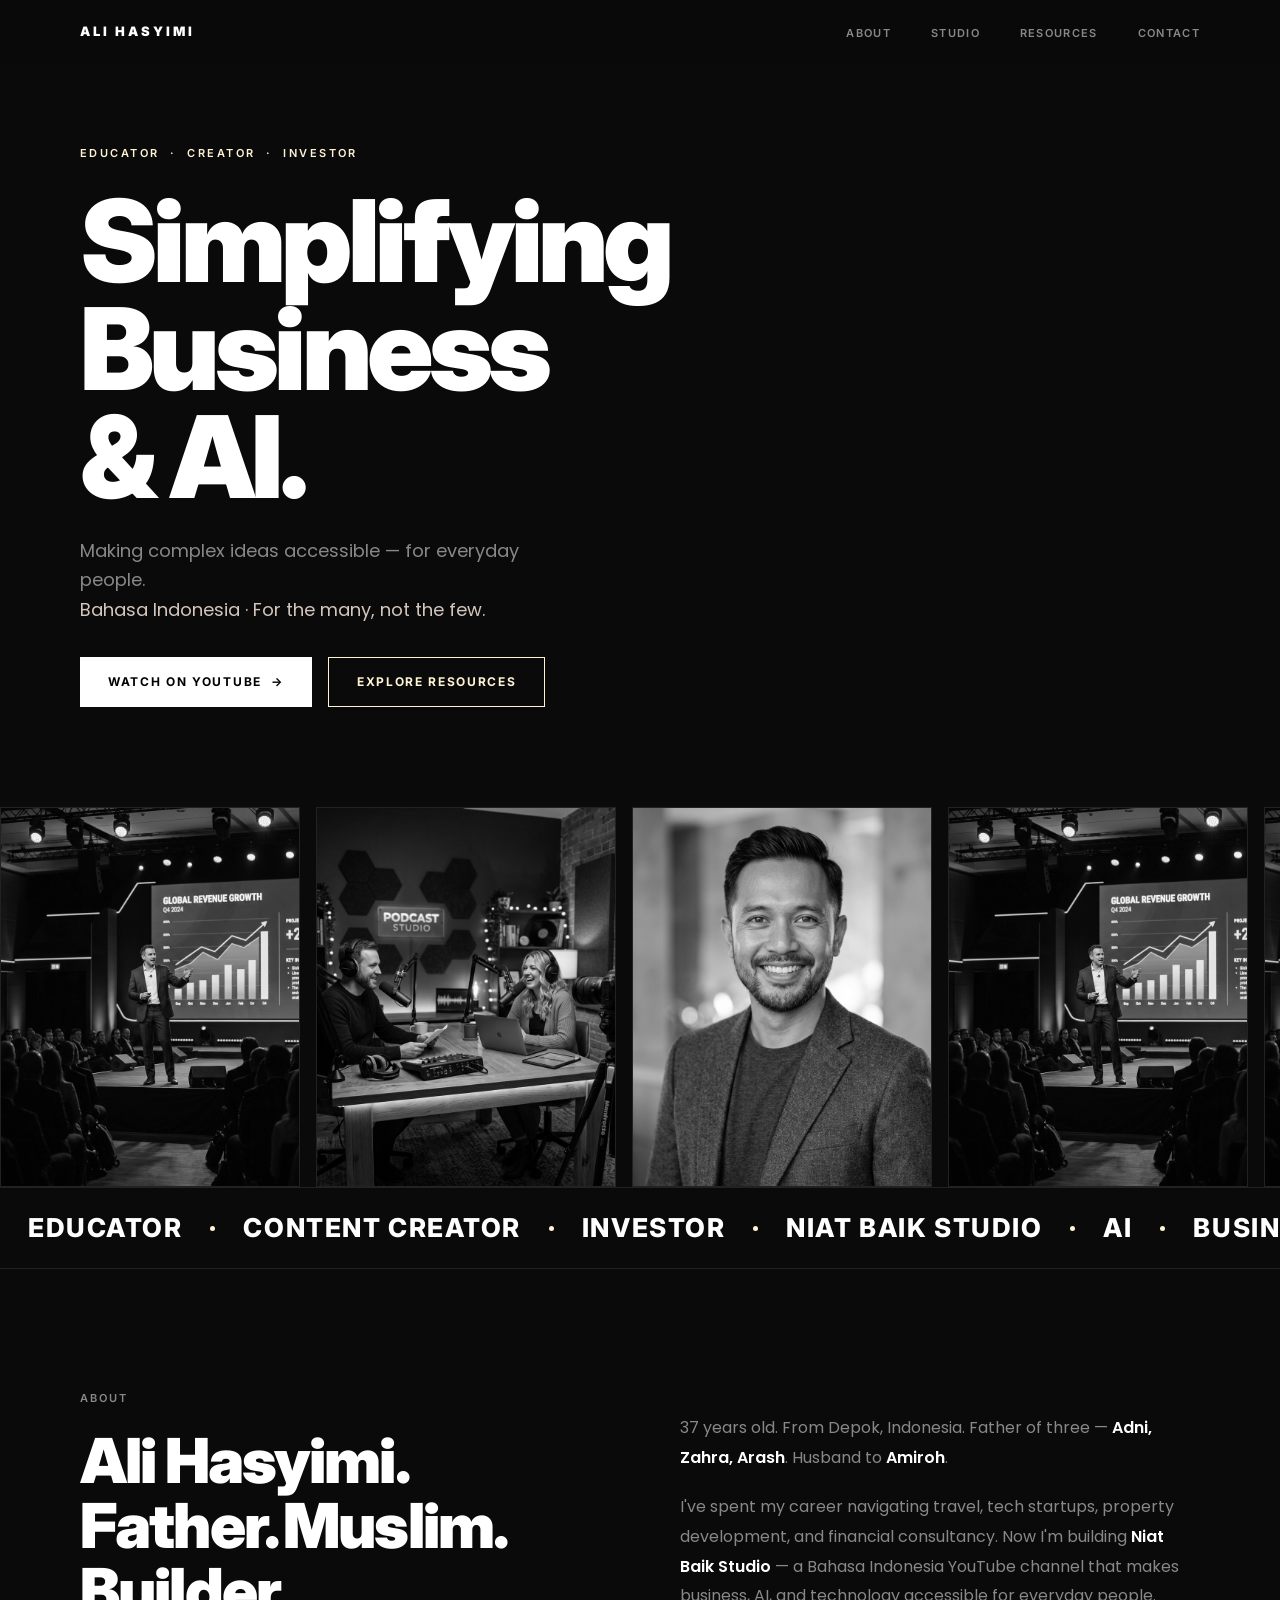
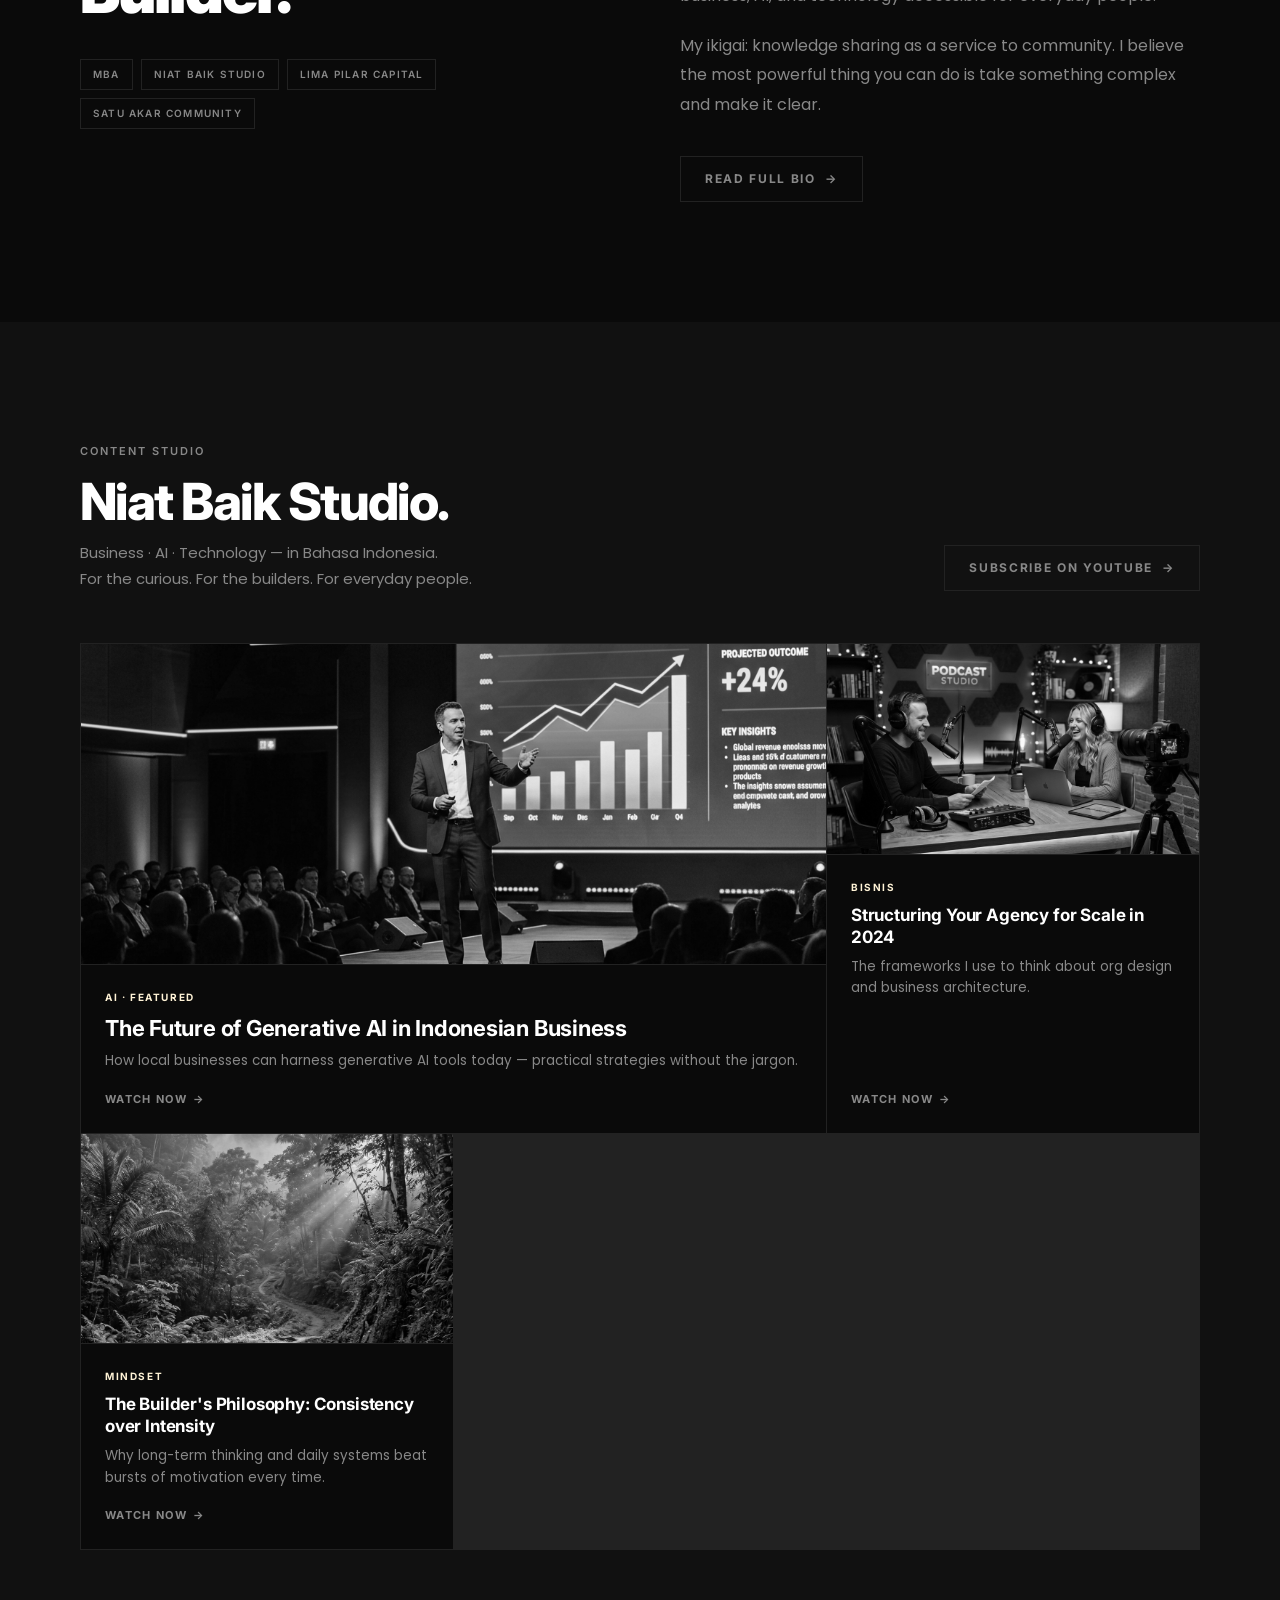
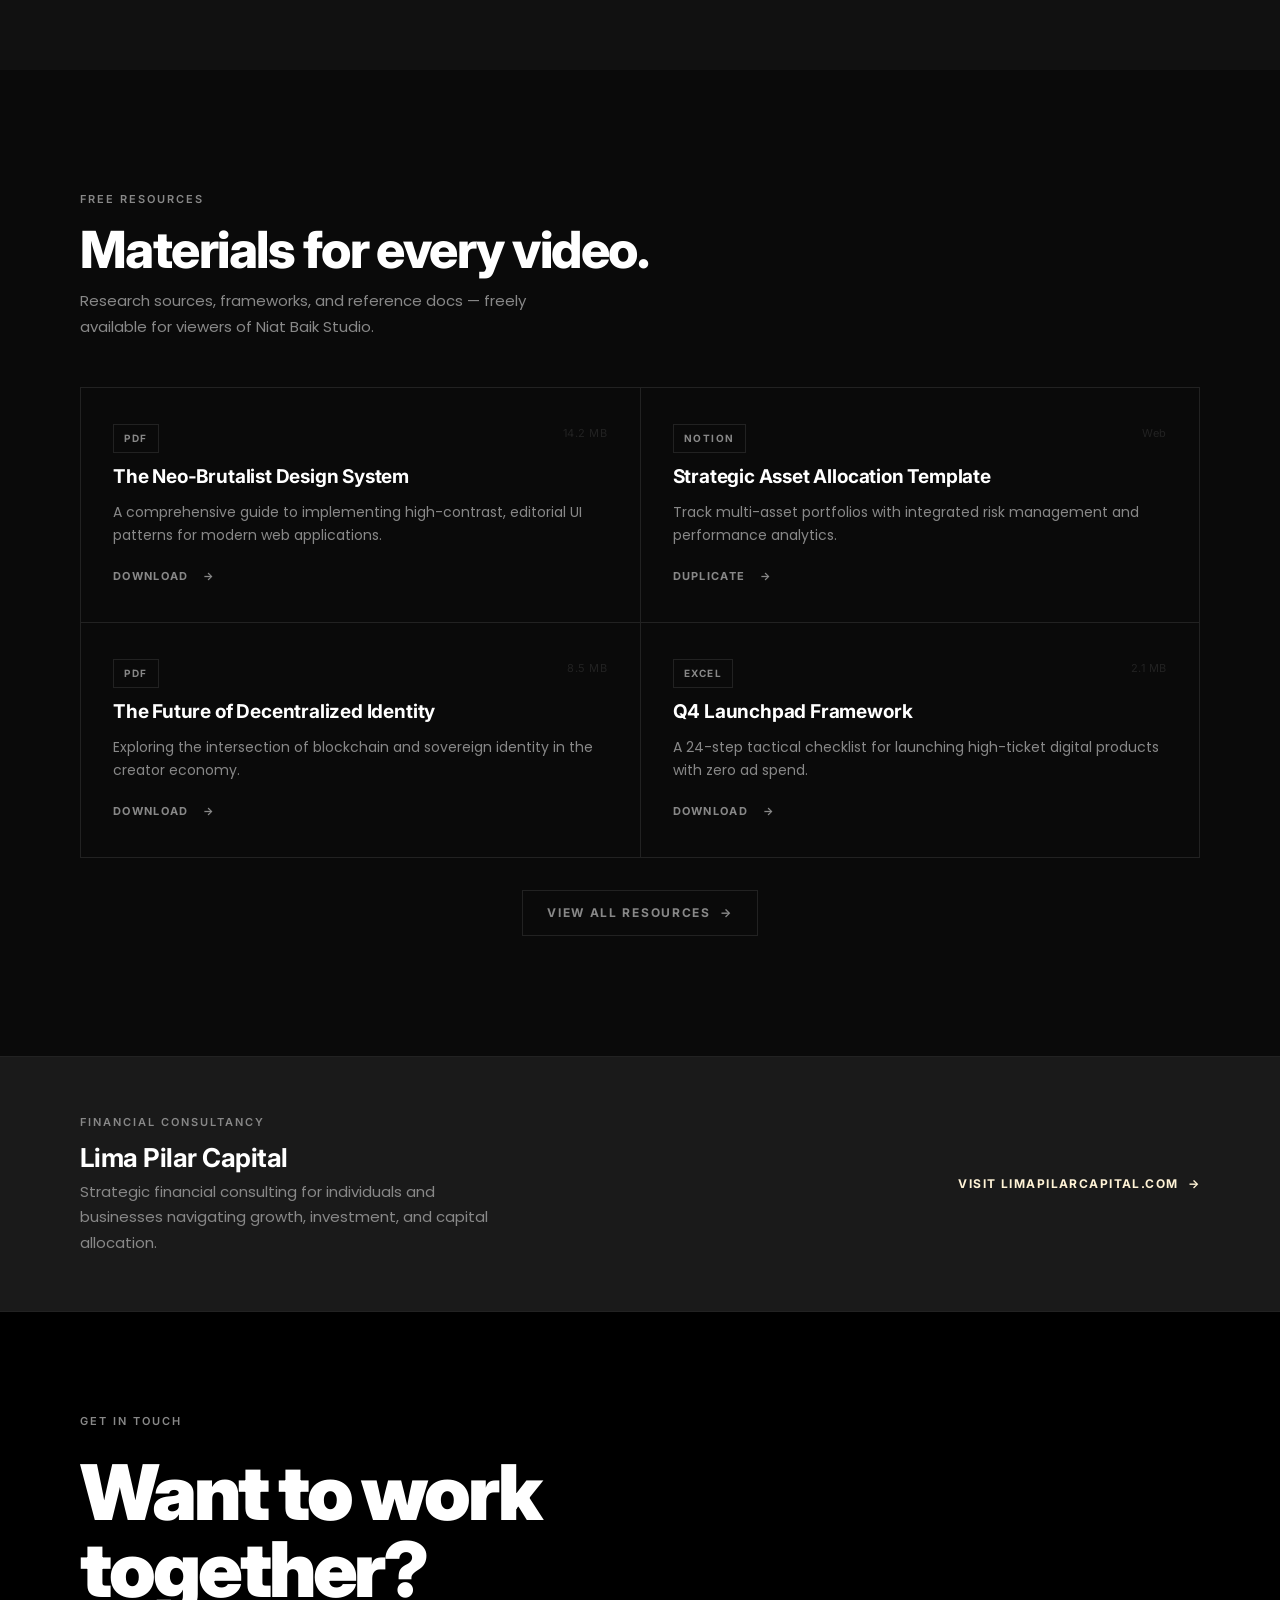
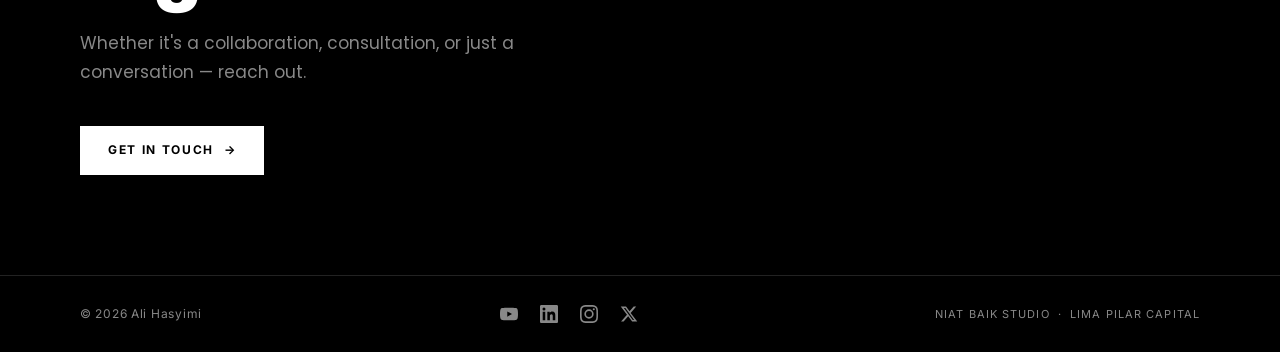
==== index.html @ a80d3073 "reorganize: move website files to the root directory for easy hosting" ====
<!DOCTYPE html>
<html lang="en">
<head>
  <meta charset="UTF-8" />
  <meta name="viewport" content="width=device-width, initial-scale=1.0" />
  <title>Ali Hasyimi — Educator, Creator, Investor</title>
  <meta name="description" content="Simplifying Business & AI for everyday people. Founder of Niat Baik Studio and Lima Pilar Capital." />
  <meta property="og:title" content="Ali Hasyimi — Educator, Creator, Investor" />
  <meta property="og:description" content="Simplifying Business & AI for everyday people." />
  <meta property="og:type" content="website" />
  <meta property="og:url" content="https://alihasyimi.com" />
  <meta name="twitter:card" content="summary_large_image" />
  <meta name="twitter:title" content="Ali Hasyimi" />
  <meta name="twitter:description" content="Simplifying Business & AI for everyday people." />
  <link rel="icon" href="data:image/svg+xml,<svg xmlns=%22http://www.w3.org/2000/svg%22 viewBox=%220 0 100 100%22><text y=%22.9em%22 font-size=%2290%22>A</text></svg>" />
  <link rel="stylesheet" href="css/styles.css" />
</head>
<body>

  <!-- ===================== NAV ===================== -->
  <nav class="nav" id="nav">
    <div class="nav__inner">
      <a href="index.html" class="nav__logo">Ali Hasyimi</a>
      <ul class="nav__links">
        <li><a href="about.html">About</a></li>
        <li><a href="studio.html">Studio</a></li>
        <li><a href="resources.html">Resources</a></li>
        <li><a href="contact.html">Contact</a></li>
      </ul>
      <button class="nav__hamburger" id="hamburger" aria-label="Open menu">
        <span></span><span></span><span></span>
      </button>
    </div>
  </nav>

  <!-- Mobile overlay -->
  <div class="nav__overlay" id="navOverlay">
    <button class="nav__overlay-close" id="navClose" aria-label="Close menu">&#215;</button>
    <a href="about.html">About</a>
    <a href="studio.html">Studio</a>
    <a href="resources.html">Resources</a>
    <a href="contact.html">Contact</a>
  </div>

  <!-- ===================== HERO ===================== -->
  <section class="hero">
    <div class="hero__text">
      <span class="hero__label">Educator &nbsp;·&nbsp; Creator &nbsp;·&nbsp; Investor</span>
      <h1 class="hero__title">
        Simplifying<br>Business<br>&amp; AI.
      </h1>
      <p class="hero__subtitle">
        Making complex ideas accessible — for everyday people.<br>
        <em>Bahasa Indonesia &middot; For the many, not the few.</em>
      </p>
      <div class="hero__ctas">
        <a href="https://www.youtube.com/@niatbaikstudio" target="_blank" rel="noopener" class="btn btn-primary">
          Watch on YouTube &nbsp;&#8594;
        </a>
        <a href="resources.html" class="btn btn-secondary">
          Explore Resources
        </a>
      </div>
    </div>

    <!-- Image Ticker — with generated professional photos -->
    <div class="ticker-wrap">
      <div class="ticker-track" id="imgTicker">
        <!-- Original set -->
        <div class="ticker-item"><img src="images/nyc-speaking.png" alt="Ali on Javits Center, NYC"></div>
        <div class="ticker-item"><img src="images/studio-setup.png" alt="Niat Baik Studio"></div>
        <div class="ticker-item"><img src="images/ali-portrait.png" alt="Ali &amp; Amiroh"></div>
        <div class="ticker-item"><img src="images/nyc-speaking.png" alt="Ali Summit"></div>
        <div class="ticker-item"><img src="images/nyc-speaking.png" alt="Speaking Event"></div>
        <div class="ticker-item"><img src="images/outdoor-hike.png" alt="Ali Hike"></div>
        <div class="ticker-item"><img src="images/studio-setup.png" alt="Behind the Camera"></div>
        <!-- Duplicate set (seamless loop) -->
        <div class="ticker-item"><img src="images/nyc-speaking.png" alt="Ali on Javits Center, NYC"></div>
        <div class="ticker-item"><img src="images/studio-setup.png" alt="Niat Baik Studio"></div>
        <div class="ticker-item"><img src="images/ali-portrait.png" alt="Ali &amp; Amiroh"></div>
        <div class="ticker-item"><img src="images/nyc-speaking.png" alt="Ali Summit"></div>
        <div class="ticker-item"><img src="images/nyc-speaking.png" alt="Speaking Event"></div>
        <div class="ticker-item"><img src="images/outdoor-hike.png" alt="Ali Hike"></div>
        <div class="ticker-item"><img src="images/studio-setup.png" alt="Behind the Camera"></div>
      </div>
    </div>
  </section>

  <!-- ===================== TEXT TICKER ===================== -->
  <div class="text-ticker">
    <div class="text-ticker__track">
      <!-- Original -->
      <div class="text-ticker__item">
        Educator <span class="text-ticker__dot"></span>
        Content Creator <span class="text-ticker__dot"></span>
        Investor <span class="text-ticker__dot"></span>
        Niat Baik Studio <span class="text-ticker__dot"></span>
        AI <span class="text-ticker__dot"></span>
        Business <span class="text-ticker__dot"></span>
        Technology <span class="text-ticker__dot"></span>
      </div>
      <!-- Duplicate -->
      <div class="text-ticker__item">
        Educator <span class="text-ticker__dot"></span>
        Content Creator <span class="text-ticker__dot"></span>
        Investor <span class="text-ticker__dot"></span>
        Niat Baik Studio <span class="text-ticker__dot"></span>
        AI <span class="text-ticker__dot"></span>
        Business <span class="text-ticker__dot"></span>
        Technology <span class="text-ticker__dot"></span>
      </div>
    </div>
  </div>

  <!-- ===================== ABOUT ===================== -->
  <section class="section" id="about">
    <div class="container">
      <div class="about__grid">
        <div class="about__left fade-up">
          <span class="label">About</span>
          <h2>Ali Hasyimi.<br>Father. Muslim.<br>Builder.</h2>
          <div class="about__tags">
            <span class="tag">MBA</span>
            <span class="tag">Niat Baik Studio</span>
            <span class="tag">Lima Pilar Capital</span>
            <span class="tag">Satu Akar Community</span>
          </div>
        </div>
        <div class="about__right fade-up delay-2">
          <div class="about__body">
            <p>
              37 years old. From Depok, Indonesia. Father of three — <strong>Adni, Zahra, Arash</strong>.
              Husband to <strong>Amiroh</strong>.
            </p>
            <p>
              I've spent my career navigating travel, tech startups, property development,
              and financial consultancy. Now I'm building <strong>Niat Baik Studio</strong> — a Bahasa Indonesia
              YouTube channel that makes business, AI, and technology accessible for everyday people.
            </p>
            <p>
              My ikigai: knowledge sharing as a service to community. I believe the most
              powerful thing you can do is take something complex and make it clear.
            </p>
          </div>
          <div class="about__cta">
            <a href="about.html" class="btn btn-ghost">Read Full Bio &nbsp;&#8594;</a>
          </div>
        </div>
      </div>
    </div>
  </section>

  <!-- ===================== STUDIO ===================== -->
  <section class="section section--dark" id="studio">
    <div class="container">
      <div class="studio__header">
        <div class="studio__header-left fade-up">
          <span class="label">Content Studio</span>
          <h2>Niat Baik Studio.</h2>
          <p>Business &middot; AI &middot; Technology — in Bahasa Indonesia.<br>For the curious. For the builders. For everyday people.</p>
        </div>
        <a href="https://www.youtube.com/@niatbaikstudio" target="_blank" rel="noopener" class="btn btn-ghost fade-up delay-2">
          Subscribe on YouTube &nbsp;&#8594;
        </a>
      </div>

      <div class="studio__grid">
        <!-- Featured card -->
        <div class="studio-card studio-card--featured fade-up">
          <div class="studio-card__thumb">
            <img src="images/nyc-speaking.png" alt="The Future of Generative AI in Indonesian Business">
          </div>
          <div class="studio-card__body">
            <span class="studio-card__tag">AI &middot; Featured</span>
            <h3 class="studio-card__title">The Future of Generative AI in Indonesian Business</h3>
            <p class="studio-card__desc">How local businesses can harness generative AI tools today — practical strategies without the jargon.</p>
            <a href="studio.html" class="studio-card__link">Watch Now <span class="studio-card__arrow">&#8594;</span></a>
          </div>
        </div>

        <!-- Card 2 -->
        <div class="studio-card fade-up delay-1">
          <div class="studio-card__thumb">
            <img src="images/studio-setup.png" alt="Structuring Your Agency for Scale in 2024">
          </div>
          <div class="studio-card__body">
            <span class="studio-card__tag">Bisnis</span>
            <h3 class="studio-card__title">Structuring Your Agency for Scale in 2024</h3>
            <p class="studio-card__desc">The frameworks I use to think about org design and business architecture.</p>
            <a href="studio.html" class="studio-card__link">Watch Now <span class="studio-card__arrow">&#8594;</span></a>
          </div>
        </div>

        <!-- Card 3 -->
        <div class="studio-card fade-up delay-2">
          <div class="studio-card__thumb">
            <img src="images/outdoor-hike.png" alt="The Builder's Philosophy: Consistency over Intensity">
          </div>
          <div class="studio-card__body">
            <span class="studio-card__tag">Mindset</span>
            <h3 class="studio-card__title">The Builder's Philosophy: Consistency over Intensity</h3>
            <p class="studio-card__desc">Why long-term thinking and daily systems beat bursts of motivation every time.</p>
            <a href="studio.html" class="studio-card__link">Watch Now <span class="studio-card__arrow">&#8594;</span></a>
          </div>
        </div>
      </div>
    </div>
  </section>

  <!-- ===================== RESOURCES ===================== -->
  <section class="section" id="resources">
    <div class="container">
      <div class="resources__header fade-up">
        <span class="label">Free Resources</span>
        <h2>Materials for every video.</h2>
        <p>Research sources, frameworks, and reference docs — freely available for viewers of Niat Baik Studio.</p>
      </div>

      <div class="resources__grid">
        <div class="resource-card fade-up">
          <div class="resource-card__top">
            <span class="resource-card__type">PDF</span>
            <span class="resource-card__size">14.2 MB</span>
          </div>
          <h3 class="resource-card__title">The Neo-Brutalist Design System</h3>
          <p class="resource-card__desc">A comprehensive guide to implementing high-contrast, editorial UI patterns for modern web applications.</p>
          <a href="resources.html" class="resource-card__link">Download &nbsp;<span>&#8594;</span></a>
        </div>

        <div class="resource-card fade-up delay-1">
          <div class="resource-card__top">
            <span class="resource-card__type">Notion</span>
            <span class="resource-card__size">Web</span>
          </div>
          <h3 class="resource-card__title">Strategic Asset Allocation Template</h3>
          <p class="resource-card__desc">Track multi-asset portfolios with integrated risk management and performance analytics.</p>
          <a href="resources.html" class="resource-card__link">Duplicate &nbsp;<span>&#8594;</span></a>
        </div>

        <div class="resource-card fade-up delay-2">
          <div class="resource-card__top">
            <span class="resource-card__type">PDF</span>
            <span class="resource-card__size">8.5 MB</span>
          </div>
          <h3 class="resource-card__title">The Future of Decentralized Identity</h3>
          <p class="resource-card__desc">Exploring the intersection of blockchain and sovereign identity in the creator economy.</p>
          <a href="resources.html" class="resource-card__link">Download &nbsp;<span>&#8594;</span></a>
        </div>

        <div class="resource-card fade-up delay-3">
          <div class="resource-card__top">
            <span class="resource-card__type">Excel</span>
            <span class="resource-card__size">2.1 MB</span>
          </div>
          <h3 class="resource-card__title">Q4 Launchpad Framework</h3>
          <p class="resource-card__desc">A 24-step tactical checklist for launching high-ticket digital products with zero ad spend.</p>
          <a href="resources.html" class="resource-card__link">Download &nbsp;<span>&#8594;</span></a>
        </div>
      </div>

      <div style="margin-top:32px; text-align:center">
        <a href="resources.html" class="btn btn-ghost">View All Resources &nbsp;&#8594;</a>
      </div>
    </div>
  </section>

  <!-- ===================== LIMA PILAR ===================== -->
  <div class="lima-pilar">
    <div class="container">
      <div class="lima-pilar__inner">
        <div class="lima-pilar__text fade-up">
          <span class="label">Financial Consultancy</span>
          <h3>Lima Pilar Capital</h3>
          <p>Strategic financial consulting for individuals and businesses navigating growth, investment, and capital allocation.</p>
        </div>
        <a href="https://limapilarcapital.com" target="_blank" rel="noopener" class="lima-pilar__cta fade-up delay-2">
          Visit limapilarcapital.com &nbsp;&#8594;
        </a>
      </div>
    </div>
  </div>

  <!-- ===================== FOOTER ===================== -->
  <footer class="footer">
    <div class="footer__cta fade-up">
      <span class="label">Get in Touch</span>
      <h2>Want to work<br>together?</h2>
      <p>Whether it's a collaboration, consultation, or just a conversation — reach out.</p>
      <a href="mailto:tuhanitupastiada@gmail.com" class="btn btn-primary">
        Get in Touch &nbsp;&#8594;
      </a>
    </div>
    <div class="footer__bar">
      <span class="footer__copy">&copy; 2026 Ali Hasyimi</span>
      <div class="footer__socials">
        <!-- YouTube -->
        <a href="https://www.youtube.com/@niatbaikstudio" target="_blank" rel="noopener" class="footer__social-link" aria-label="YouTube">
          <svg viewBox="0 0 24 24" fill="currentColor"><path d="M23.5 6.2a3 3 0 0 0-2.1-2.1C19.5 3.6 12 3.6 12 3.6s-7.5 0-9.4.5a3 3 0 0 0-2.1 2.1C0 8.1 0 12 0 12s0 3.9.5 5.8a3 3 0 0 0 2.1 2.1c1.9.5 9.4.5 9.4.5s7.5 0 9.4-.5a3 3 0 0 0 2.1-2.1C24 15.9 24 12 24 12s0-3.9-.5-5.8zM9.7 15.5V8.5l6.3 3.5-6.3 3.5z"/></svg>
        </a>
        <!-- LinkedIn -->
        <a href="https://linkedin.com/in/alihasyimi" target="_blank" rel="noopener" class="footer__social-link" aria-label="LinkedIn">
          <svg viewBox="0 0 24 24" fill="currentColor"><path d="M20.4 20.4h-3.4v-5.3c0-1.3 0-2.9-1.8-2.9s-2 1.4-2 2.8v5.4H9.8V9h3.2v1.5h.1c.5-.9 1.6-1.8 3.2-1.8 3.4 0 4.1 2.3 4.1 5.2v6.5zM5.3 7.4a2 2 0 1 1 0-4 2 2 0 0 1 0 4zm1.7 13H3.6V9h3.4v11.4zM22.2 0H1.8C.8 0 0 .8 0 1.8v20.4C0 23.2.8 24 1.8 24h20.4c1 0 1.8-.8 1.8-1.8V1.8C24 .8 23.2 0 22.2 0z"/></svg>
        </a>
        <!-- Instagram -->
        <a href="https://instagram.com/alihasyimi" target="_blank" rel="noopener" class="footer__social-link" aria-label="Instagram">
          <svg viewBox="0 0 24 24" fill="currentColor"><path d="M12 2.2c3.2 0 3.6 0 4.9.1 3.3.1 4.8 1.7 4.9 4.9.1 1.3.1 1.6.1 4.8 0 3.2 0 3.6-.1 4.8-.1 3.2-1.7 4.8-4.9 4.9-1.3.1-1.6.1-4.9.1-3.2 0-3.6 0-4.8-.1-3.3-.1-4.8-1.7-4.9-4.9C2.2 15.6 2.2 15.2 2.2 12c0-3.2 0-3.6.1-4.8.1-3.3 1.7-4.8 4.9-4.9 1.2-.1 1.6-.1 4.8-.1zM12 0C8.7 0 8.3 0 7.1.1 2.7.3.3 2.7.1 7.1 0 8.3 0 8.7 0 12c0 3.3 0 3.7.1 4.9.2 4.4 2.6 6.8 7 7C8.3 24 8.7 24 12 24c3.3 0 3.7 0 4.9-.1 4.4-.2 6.8-2.6 7-7 .1-1.2.1-1.6.1-4.9 0-3.3 0-3.7-.1-4.9C23.7 2.7 21.3.3 16.9.1 15.7 0 15.3 0 12 0zm0 5.8a6.2 6.2 0 1 0 0 12.4A6.2 6.2 0 0 0 12 5.8zm0 10.2a4 4 0 1 1 0-8 4 4 0 0 1 0 8zm6.4-11.8a1.4 1.4 0 1 0 0 2.8 1.4 1.4 0 0 0 0-2.8z"/></svg>
        </a>
        <!-- Twitter / X -->
        <a href="https://twitter.com/alihasyimi" target="_blank" rel="noopener" class="footer__social-link" aria-label="Twitter">
          <svg viewBox="0 0 24 24" fill="currentColor"><path d="M18.2 2h3.4l-7.4 8.5L23 22h-6.8l-5.3-7-6.1 7H1.4l7.9-9L1 2h7l4.8 6.4L18.2 2zm-1.2 18h1.9L7.1 4H5.1l11.9 16z"/></svg>
        </a>
      </div>
      <span class="footer__brands">Niat Baik Studio &nbsp;&middot;&nbsp; Lima Pilar Capital</span>
    </div>
  </footer>

  <script>
    // Nav scroll effect
    const nav = document.getElementById('nav');
    window.addEventListener('scroll', () => {
      nav.classList.toggle('scrolled', window.scrollY > 60);
    });

    // Mobile nav
    const hamburger = document.getElementById('hamburger');
    const navOverlay = document.getElementById('navOverlay');
    const navClose = document.getElementById('navClose');
    hamburger.addEventListener('click', () => navOverlay.classList.add('open'));
    navClose.addEventListener('click', () => navOverlay.classList.remove('open'));
    navOverlay.querySelectorAll('a').forEach(a => {
      a.addEventListener('click', () => navOverlay.classList.remove('open'));
    });

    // Fade-up on scroll
    const observer = new IntersectionObserver((entries) => {
      entries.forEach(e => {
        if (e.isIntersecting) { e.target.classList.add('is-visible'); observer.unobserve(e.target); }
      });
    }, { threshold: 0.08 });
    document.querySelectorAll('.fade-up').forEach(el => observer.observe(el));
  </script>
</body>
</html>
---- css/styles.css ----
/* =====================================================
   ALI HASYIMI — PERSONAL WEBSITE
   Design System: Dark Editorial / Neo-Brutalist
   ===================================================== */

@import url('https://fonts.googleapis.com/css2?family=Inter:wght@400;500;600;700;800;900&family=Poppins:wght@400;500;600&display=swap');

*, *::before, *::after {
  box-sizing: border-box;
  margin: 0;
  padding: 0;
}

:root {
  --bg-primary:    #0A0A0A;
  --bg-secondary:  #111111;
  --bg-accent:     #1A1A1A;
  --color-cream:   #FFF3D6;
  --color-sand:    #D4C6BD;
  --color-white:   #FFFFFF;
  --color-muted:   #888888;
  --color-border:  #222222;

  --font-display: 'Inter', sans-serif;
  --font-body:    'Poppins', sans-serif;

  --radius: 0px;
  --transition: 0.3s ease;
  --max-width: 1280px;
  --padding-x: 80px;
  --section-py: 120px;
}

html { scroll-behavior: smooth; }

body {
  background-color: var(--bg-primary);
  color: var(--color-white);
  font-family: var(--font-body);
  font-size: 16px;
  line-height: 1.7;
  -webkit-font-smoothing: antialiased;
  overflow-x: hidden;
}

img { display: block; max-width: 100%; }
a   { color: inherit; text-decoration: none; }

/* =====================================================
   TYPOGRAPHY
   ===================================================== */

h1, h2, h3, h4 {
  font-family: var(--font-display);
  font-weight: 700;
  line-height: 1.05;
  letter-spacing: -0.02em;
}

.label {
  font-family: var(--font-display);
  font-size: 11px;
  font-weight: 600;
  letter-spacing: 0.18em;
  text-transform: uppercase;
  color: var(--color-muted);
  display: block;
}

.label--cream { color: var(--color-cream); }

/* =====================================================
   LAYOUT
   ===================================================== */

.container {
  max-width: var(--max-width);
  margin: 0 auto;
  padding: 0 var(--padding-x);
}

.section         { padding: var(--section-py) 0; }
.section--dark   { background-color: var(--bg-secondary); }
.section--accent { background-color: var(--bg-accent); }

/* =====================================================
   BUTTONS
   ===================================================== */

.btn {
  display: inline-flex;
  align-items: center;
  gap: 8px;
  padding: 14px 28px;
  font-family: var(--font-display);
  font-size: 12px;
  font-weight: 700;
  letter-spacing: 0.14em;
  text-transform: uppercase;
  cursor: pointer;
  transition: all var(--transition);
  border: none;
  border-radius: var(--radius);
}

.btn-primary             { background: var(--color-white); color: #000; }
.btn-primary:hover       { background: var(--color-cream); }
.btn-secondary           { background: transparent; color: var(--color-cream); border: 1px solid var(--color-cream); }
.btn-secondary:hover     { background: var(--color-cream); color: #000; }
.btn-ghost               { background: transparent; color: var(--color-muted); border: 1px solid var(--color-border); padding: 12px 24px; }
.btn-ghost:hover         { border-color: var(--color-cream); color: var(--color-cream); }

/* =====================================================
   NAV
   ===================================================== */

.nav {
  position: fixed;
  top: 0; left: 0; right: 0;
  z-index: 100;
  height: 64px;
  background: rgba(10, 10, 10, 0.88);
  backdrop-filter: blur(14px);
  -webkit-backdrop-filter: blur(14px);
  border-bottom: 1px solid transparent;
  transition: border-color var(--transition);
}

.nav.scrolled { border-bottom-color: var(--color-border); }

.nav__inner {
  max-width: var(--max-width);
  margin: 0 auto;
  padding: 0 var(--padding-x);
  height: 100%;
  display: flex;
  align-items: center;
  justify-content: space-between;
}

.nav__logo {
  font-family: var(--font-display);
  font-size: 13px;
  font-weight: 900;
  letter-spacing: 0.22em;
  text-transform: uppercase;
  color: var(--color-white);
  transition: color var(--transition);
}
.nav__logo:hover { color: var(--color-cream); }

.nav__links {
  display: flex;
  align-items: center;
  gap: 40px;
  list-style: none;
}

.nav__links a {
  font-family: var(--font-display);
  font-size: 11px;
  font-weight: 600;
  letter-spacing: 0.12em;
  text-transform: uppercase;
  color: var(--color-muted);
  transition: color var(--transition);
}
.nav__links a:hover,
.nav__links a.active { color: var(--color-cream); }

.nav__hamburger {
  display: none;
  flex-direction: column;
  gap: 5px;
  cursor: pointer;
  padding: 4px;
  background: none;
  border: none;
}
.nav__hamburger span {
  display: block;
  width: 24px;
  height: 1.5px;
  background: var(--color-white);
  transition: all var(--transition);
}

/* Mobile nav overlay */
.nav__overlay {
  display: none;
  position: fixed;
  inset: 0;
  background: var(--bg-primary);
  z-index: 99;
  flex-direction: column;
  align-items: flex-start;
  justify-content: center;
  padding: 0 var(--padding-x);
  gap: 4px;
}
.nav__overlay.open { display: flex; }

.nav__overlay-close {
  position: absolute;
  top: 20px;
  right: var(--padding-x);
  background: none;
  border: none;
  color: var(--color-muted);
  font-size: 28px;
  cursor: pointer;
  line-height: 1;
}

.nav__overlay a {
  font-family: var(--font-display);
  font-size: clamp(36px, 6vw, 60px);
  font-weight: 800;
  letter-spacing: -0.02em;
  color: var(--color-white);
  transition: color var(--transition);
  line-height: 1.25;
}
.nav__overlay a:hover { color: var(--color-cream); }

/* =====================================================
   HERO
   ===================================================== */

.hero {
  min-height: 100vh;
  display: flex;
  flex-direction: column;
  justify-content: center;
  padding-top: 64px;
  overflow: hidden;
}

.hero__text {
  display: flex;
  flex-direction: column;
  align-items: flex-start;
  gap: 24px;
  padding: 80px var(--padding-x) 60px;
  max-width: var(--max-width);
  margin: 0 auto;
  width: 100%;
}

.hero__label {
  font-family: var(--font-display);
  font-size: 11px;
  font-weight: 600;
  letter-spacing: 0.22em;
  text-transform: uppercase;
  color: var(--color-cream);
}

.hero__title {
  font-family: var(--font-display);
  font-size: clamp(60px, 9.5vw, 114px);
  font-weight: 900;
  line-height: 0.95;
  letter-spacing: -0.04em;
}

.hero__subtitle {
  font-family: var(--font-body);
  font-size: 18px;
  color: var(--color-muted);
  line-height: 1.65;
  max-width: 460px;
}
.hero__subtitle em { color: var(--color-sand); font-style: normal; }

.hero__ctas {
  display: flex;
  gap: 16px;
  flex-wrap: wrap;
  margin-top: 8px;
}

/* =====================================================
   IMAGE TICKER
   ===================================================== */

.ticker-wrap {
  width: 100%;
  overflow: hidden;
  margin-top: 40px;
}

.ticker-track {
  display: flex;
  width: max-content;
  gap: 16px;
  animation: ticker-scroll 38s linear infinite;
}
.ticker-track:hover { animation-play-state: paused; }

@keyframes ticker-scroll {
  0%   { transform: translateX(0); }
  100% { transform: translateX(-50%); }
}

.ticker-item {
  height: 380px;
  width: 300px;
  flex-shrink: 0;
  overflow: hidden;
  position: relative;
  background: var(--bg-accent);
  border: 1px solid var(--color-border);
}

.ticker-item img {
  height: 100%;
  width: 100%;
  object-fit: cover;
  filter: grayscale(100%);
  transition: filter 0.5s ease;
}
.ticker-item:hover img { filter: grayscale(0%); }

/* Placeholder style for ticker items without a photo */
.ticker-item--placeholder {
  display: flex;
  align-items: flex-end;
  padding: 16px;
  cursor: default;
}
.ticker-item--placeholder::before {
  content: '';
  position: absolute;
  inset: 0;
  background:
    repeating-linear-gradient(
      0deg,
      transparent,
      transparent 3px,
      rgba(255,255,255,0.018) 3px,
      rgba(255,255,255,0.018) 4px
    );
}
.ticker-item--placeholder span {
  font-family: var(--font-display);
  font-size: 10px;
  letter-spacing: 0.14em;
  text-transform: uppercase;
  color: var(--color-border);
  position: relative;
  z-index: 1;
}

/* =====================================================
   TEXT TICKER (separator band)
   ===================================================== */

.text-ticker {
  overflow: hidden;
  background: var(--bg-primary);
  border-top: 1px solid var(--color-border);
  border-bottom: 1px solid var(--color-border);
  padding: 18px 0;
}

.text-ticker__track {
  display: flex;
  width: max-content;
  animation: ticker-scroll 65s linear infinite;
}

.text-ticker__item {
  font-family: var(--font-display);
  font-size: 26px;
  font-weight: 800;
  letter-spacing: 0.06em;
  text-transform: uppercase;
  white-space: nowrap;
  padding: 0 28px;
  display: flex;
  align-items: center;
  gap: 28px;
}

.text-ticker__dot {
  width: 5px;
  height: 5px;
  border-radius: 50%;
  background: var(--color-cream);
  flex-shrink: 0;
}

/* =====================================================
   ABOUT SECTION (homepage + full page)
   ===================================================== */

.about__grid {
  display: grid;
  grid-template-columns: 1fr 1fr;
  gap: 80px;
  align-items: start;
}

.about__left .label { margin-bottom: 20px; }

.about__left h2 {
  font-size: clamp(36px, 5vw, 62px);
  font-weight: 900;
  line-height: 1.05;
  letter-spacing: -0.03em;
}

.about__tags {
  display: flex;
  gap: 8px;
  flex-wrap: wrap;
  margin-top: 36px;
}

.tag {
  font-family: var(--font-display);
  font-size: 10px;
  font-weight: 600;
  letter-spacing: 0.12em;
  text-transform: uppercase;
  padding: 6px 12px;
  border: 1px solid var(--color-border);
  color: var(--color-muted);
  transition: all var(--transition);
}
.tag:hover { border-color: var(--color-cream); color: var(--color-cream); }

.about__right { padding-top: 24px; }

.about__body {
  font-size: 16px;
  line-height: 1.85;
  color: var(--color-muted);
}
.about__body p + p { margin-top: 20px; }
.about__body strong { color: var(--color-white); font-weight: 600; }

.about__cta { margin-top: 36px; }

.about__photo {
  margin-top: 48px;
  aspect-ratio: 3/4;
  background: var(--bg-accent);
  border: 1px solid var(--color-border);
  overflow: hidden;
  position: relative;
  max-width: 300px;
}
.about__photo img {
  width: 100%;
  height: 100%;
  object-fit: cover;
  filter: grayscale(100%);
  transition: filter 0.5s ease;
}
.about__photo:hover img { filter: grayscale(0%); }

/* Full-width about intro */
.about-intro {
  display: grid;
  grid-template-columns: 1fr 1fr;
  gap: 0;
  border-bottom: 1px solid var(--color-border);
}

.about-intro__visual {
  background: var(--bg-accent);
  border-right: 1px solid var(--color-border);
  aspect-ratio: 4/5;
  overflow: hidden;
  position: relative;
}
.about-intro__visual img {
  width: 100%;
  height: 100%;
  object-fit: cover;
  filter: grayscale(100%);
}
.about-intro__visual--placeholder {
  display: flex;
  align-items: center;
  justify-content: center;
}
.about-intro__visual--placeholder::before {
  content: '';
  position: absolute;
  inset: 0;
  background:
    repeating-linear-gradient(
      45deg,
      transparent,
      transparent 8px,
      rgba(255,255,255,0.015) 8px,
      rgba(255,255,255,0.015) 9px
    );
}

.about-intro__text {
  padding: 80px var(--padding-x);
  display: flex;
  flex-direction: column;
  justify-content: center;
  gap: 28px;
}
.about-intro__text .label { margin-bottom: 0; }
.about-intro__text h1 {
  font-size: clamp(44px, 5.5vw, 72px);
  font-weight: 900;
  letter-spacing: -0.04em;
  line-height: 1.0;
}
.about-intro__text p {
  font-size: 17px;
  color: var(--color-muted);
  line-height: 1.75;
}

/* Philosophy pillars */
.philosophy__header { margin-bottom: 48px; }
.philosophy__header .label { margin-bottom: 16px; }
.philosophy__header h2 {
  font-size: clamp(32px, 4vw, 52px);
  font-weight: 800;
  letter-spacing: -0.03em;
}

.philosophy__grid {
  display: grid;
  grid-template-columns: repeat(3, 1fr);
  gap: 1px;
  background: var(--color-border);
  border: 1px solid var(--color-border);
}

.philosophy-card {
  background: var(--bg-primary);
  padding: 40px 32px;
  transition: background var(--transition);
}
.philosophy-card:hover { background: var(--bg-secondary); }

.philosophy-card__num {
  font-family: var(--font-display);
  font-size: 52px;
  font-weight: 900;
  letter-spacing: -0.05em;
  color: var(--color-border);
  line-height: 1;
  margin-bottom: 24px;
  transition: color var(--transition);
}
.philosophy-card:hover .philosophy-card__num { color: var(--color-cream); }

.philosophy-card h3 {
  font-size: 22px;
  font-weight: 700;
  margin-bottom: 14px;
  letter-spacing: -0.01em;
}
.philosophy-card p {
  font-size: 15px;
  color: var(--color-muted);
  line-height: 1.7;
}

/* Experience timeline */
.timeline__header { margin-bottom: 40px; }
.timeline__header .label { margin-bottom: 16px; }
.timeline__header h2 {
  font-size: clamp(28px, 3.5vw, 44px);
  font-weight: 800;
  letter-spacing: -0.03em;
}

.timeline-item {
  display: grid;
  grid-template-columns: 140px 1fr;
  gap: 48px;
  padding: 28px 0;
  border-top: 1px solid var(--color-border);
  align-items: start;
  transition: all var(--transition);
}
.timeline-item:last-child { border-bottom: 1px solid var(--color-border); }

.timeline-item__period {
  font-family: var(--font-display);
  font-size: 12px;
  font-weight: 600;
  letter-spacing: 0.1em;
  color: var(--color-muted);
  padding-top: 4px;
  line-height: 1.4;
}

.timeline-item__content h3 {
  font-size: 18px;
  font-weight: 700;
  margin-bottom: 4px;
  letter-spacing: -0.01em;
  transition: color var(--transition);
}
.timeline-item:hover .timeline-item__content h3 { color: var(--color-cream); }

.timeline-item__content .role-label {
  font-family: var(--font-display);
  font-size: 11px;
  font-weight: 600;
  letter-spacing: 0.1em;
  text-transform: uppercase;
  color: var(--color-cream);
  margin-bottom: 8px;
  display: block;
}

.timeline-item__content p {
  font-size: 14px;
  color: var(--color-muted);
  line-height: 1.65;
}

/* =====================================================
   STUDIO SECTION
   ===================================================== */

.studio__header {
  display: flex;
  justify-content: space-between;
  align-items: flex-end;
  margin-bottom: 52px;
}
.studio__header-left .label { margin-bottom: 14px; }
.studio__header-left h2 {
  font-size: clamp(32px, 4vw, 52px);
  font-weight: 800;
  letter-spacing: -0.03em;
}
.studio__header-left p {
  margin-top: 12px;
  font-size: 15px;
  color: var(--color-muted);
  max-width: 420px;
}

.studio__grid {
  display: grid;
  grid-template-columns: repeat(3, 1fr);
  gap: 1px;
  background: var(--color-border);
  border: 1px solid var(--color-border);
}

.studio-card {
  background: var(--bg-primary);
  overflow: hidden;
  cursor: pointer;
  display: flex;
  flex-direction: column;
  transition: background var(--transition);
}
.studio-card:hover { background: var(--bg-secondary); }

.studio-card__thumb {
  aspect-ratio: 16/9;
  overflow: hidden;
  background: var(--bg-accent);
  position: relative;
}
.studio-card__thumb img {
  width: 100%;
  height: 100%;
  object-fit: cover;
  filter: grayscale(100%);
  transition: all 0.5s ease;
}
.studio-card:hover .studio-card__thumb img {
  filter: grayscale(0%);
  transform: scale(1.04);
}

.studio-card__thumb-placeholder {
  width: 100%;
  height: 100%;
  display: flex;
  align-items: center;
  justify-content: center;
  color: var(--color-border);
}
.studio-card__thumb-placeholder svg {
  width: 40px;
  height: 40px;
  opacity: 0.4;
}

.studio-card__body {
  padding: 24px;
  flex: 1;
  display: flex;
  flex-direction: column;
  gap: 8px;
  border-top: 1px solid var(--color-border);
}

.studio-card__tag {
  font-family: var(--font-display);
  font-size: 10px;
  font-weight: 700;
  letter-spacing: 0.16em;
  text-transform: uppercase;
  color: var(--color-cream);
}

.studio-card__title {
  font-family: var(--font-display);
  font-size: 17px;
  font-weight: 700;
  line-height: 1.3;
  letter-spacing: -0.01em;
  color: var(--color-white);
}

.studio-card__desc {
  font-size: 13.5px;
  color: var(--color-muted);
  line-height: 1.6;
  flex: 1;
}

.studio-card__link {
  display: flex;
  align-items: center;
  gap: 6px;
  font-family: var(--font-display);
  font-size: 11px;
  font-weight: 700;
  letter-spacing: 0.12em;
  text-transform: uppercase;
  color: var(--color-muted);
  margin-top: 10px;
  transition: all var(--transition);
}
.studio-card:hover .studio-card__link { color: var(--color-cream); }

.studio-card__arrow { transition: transform var(--transition); display: inline-block; }
.studio-card:hover .studio-card__arrow { transform: translateX(4px); }

/* Featured card (first card, larger) */
.studio-card--featured {
  grid-column: span 2;
}
.studio-card--featured .studio-card__thumb {
  aspect-ratio: 21/9;
}
.studio-card--featured .studio-card__title { font-size: 22px; }

/* =====================================================
   RESOURCES SECTION
   ===================================================== */

.resources__header { margin-bottom: 40px; }
.resources__header .label { margin-bottom: 14px; }
.resources__header h2 {
  font-size: clamp(32px, 4vw, 52px);
  font-weight: 800;
  letter-spacing: -0.03em;
  margin-bottom: 12px;
}
.resources__header p { font-size: 15px; color: var(--color-muted); max-width: 480px; }

.resources__filter {
  display: flex;
  border: 1px solid var(--color-border);
  width: fit-content;
  margin-top: 32px;
  overflow: hidden;
}

.resources__filter-btn {
  font-family: var(--font-display);
  font-size: 11px;
  font-weight: 600;
  letter-spacing: 0.1em;
  text-transform: uppercase;
  padding: 10px 20px;
  border: none;
  border-right: 1px solid var(--color-border);
  background: transparent;
  color: var(--color-muted);
  cursor: pointer;
  transition: all var(--transition);
}
.resources__filter-btn:last-child { border-right: none; }
.resources__filter-btn.active,
.resources__filter-btn:hover { background: var(--color-cream); color: #000; }

.resources__grid {
  display: grid;
  grid-template-columns: repeat(2, 1fr);
  gap: 1px;
  background: var(--color-border);
  border: 1px solid var(--color-border);
  margin-top: 48px;
}

.resource-card {
  background: var(--bg-primary);
  padding: 36px 32px;
  display: flex;
  flex-direction: column;
  gap: 12px;
  transition: background var(--transition);
}
.resource-card:hover { background: var(--bg-secondary); }

.resource-card__top {
  display: flex;
  justify-content: space-between;
  align-items: flex-start;
}

.resource-card__type {
  font-family: var(--font-display);
  font-size: 10px;
  font-weight: 700;
  letter-spacing: 0.15em;
  text-transform: uppercase;
  padding: 5px 10px;
  border: 1px solid var(--color-border);
  color: var(--color-muted);
}

.resource-card__size {
  font-family: var(--font-display);
  font-size: 11px;
  color: var(--color-border);
  letter-spacing: 0.05em;
}

.resource-card__title {
  font-family: var(--font-display);
  font-size: 19px;
  font-weight: 700;
  line-height: 1.25;
  letter-spacing: -0.01em;
  color: var(--color-white);
}

.resource-card__desc {
  font-size: 14px;
  color: var(--color-muted);
  line-height: 1.65;
}

.resource-card__meta {
  font-family: var(--font-display);
  font-size: 11px;
  color: var(--color-border);
  letter-spacing: 0.06em;
  margin-top: 4px;
}
.resource-card__meta a {
  color: var(--color-muted);
  transition: color var(--transition);
}
.resource-card__meta a:hover { color: var(--color-cream); }

.resource-card__link {
  display: flex;
  align-items: center;
  gap: 6px;
  font-family: var(--font-display);
  font-size: 11px;
  font-weight: 700;
  letter-spacing: 0.12em;
  text-transform: uppercase;
  color: var(--color-muted);
  margin-top: 8px;
  transition: color var(--transition);
}
.resource-card:hover .resource-card__link { color: var(--color-cream); }

/* =====================================================
   LIMA PILAR BAND
   ===================================================== */

.lima-pilar {
  padding: 56px 0;
  border-top: 1px solid var(--color-border);
  border-bottom: 1px solid var(--color-border);
  background: var(--bg-accent);
}

.lima-pilar__inner {
  display: flex;
  justify-content: space-between;
  align-items: center;
  gap: 40px;
}

.lima-pilar__text .label { margin-bottom: 12px; }
.lima-pilar__text h3 {
  font-size: 26px;
  font-weight: 700;
  letter-spacing: -0.02em;
  margin-bottom: 8px;
}
.lima-pilar__text p { font-size: 15px; color: var(--color-muted); max-width: 440px; }

.lima-pilar__cta {
  display: flex;
  align-items: center;
  gap: 10px;
  font-family: var(--font-display);
  font-size: 12px;
  font-weight: 700;
  letter-spacing: 0.12em;
  text-transform: uppercase;
  color: var(--color-cream);
  white-space: nowrap;
  transition: gap var(--transition);
  flex-shrink: 0;
}
.lima-pilar__cta:hover { gap: 16px; }

/* =====================================================
   FOOTER
   ===================================================== */

.footer { background: #000; }

.footer__cta {
  padding: 100px var(--padding-x);
  border-bottom: 1px solid var(--color-border);
  max-width: var(--max-width);
  margin: 0 auto;
}
.footer__cta .label { margin-bottom: 24px; }
.footer__cta h2 {
  font-size: clamp(40px, 6vw, 84px);
  font-weight: 900;
  letter-spacing: -0.04em;
  line-height: 1.0;
  margin-bottom: 20px;
  max-width: 680px;
}
.footer__cta p {
  font-size: 17px;
  color: var(--color-muted);
  max-width: 460px;
  margin-bottom: 40px;
}

.footer__bar {
  padding: 28px var(--padding-x);
  max-width: var(--max-width);
  margin: 0 auto;
  display: flex;
  align-items: center;
  justify-content: space-between;
  gap: 24px;
}

.footer__copy {
  font-family: var(--font-display);
  font-size: 12px;
  color: var(--color-muted);
  letter-spacing: 0.06em;
}

.footer__socials {
  display: flex;
  gap: 22px;
  align-items: center;
}

.footer__social-link {
  color: var(--color-muted);
  transition: color var(--transition);
  display: flex;
  align-items: center;
}
.footer__social-link:hover { color: var(--color-cream); }
.footer__social-link svg { width: 18px; height: 18px; }

.footer__brands {
  font-family: var(--font-display);
  font-size: 11px;
  color: var(--color-muted);
  letter-spacing: 0.1em;
  text-transform: uppercase;
}

/* =====================================================
   PAGE HERO (inner pages)
   ===================================================== */

.page-hero {
  padding: 148px var(--padding-x) 80px;
  border-bottom: 1px solid var(--color-border);
}
.page-hero .label { margin-bottom: 24px; }
.page-hero h1 {
  font-size: clamp(52px, 7.5vw, 104px);
  font-weight: 900;
  line-height: 1.0;
  letter-spacing: -0.04em;
  margin-bottom: 20px;
}
.page-hero p {
  font-size: 18px;
  color: var(--color-muted);
  max-width: 540px;
  line-height: 1.7;
}

/* =====================================================
   NEWSLETTER
   ===================================================== */

.newsletter {
  padding: 80px 0;
  border-top: 1px solid var(--color-border);
}

.newsletter__inner {
  display: grid;
  grid-template-columns: 1fr 1fr;
  gap: 80px;
  align-items: center;
}

.newsletter__text .label { margin-bottom: 16px; }
.newsletter__text h3 {
  font-size: 30px;
  font-weight: 700;
  letter-spacing: -0.02em;
  margin-bottom: 12px;
}
.newsletter__text p { font-size: 15px; color: var(--color-muted); }

.newsletter__form {
  display: flex;
  border: 1px solid var(--color-border);
}
.newsletter__input {
  flex: 1;
  background: transparent;
  border: none;
  padding: 16px 20px;
  color: var(--color-white);
  font-family: var(--font-body);
  font-size: 14px;
  outline: none;
}
.newsletter__input::placeholder { color: var(--color-muted); }
.newsletter__submit {
  padding: 16px 24px;
  background: var(--color-cream);
  color: #000;
  border: none;
  font-family: var(--font-display);
  font-size: 11px;
  font-weight: 700;
  letter-spacing: 0.14em;
  text-transform: uppercase;
  cursor: pointer;
  transition: background var(--transition);
  white-space: nowrap;
}
.newsletter__submit:hover { background: var(--color-white); }

/* =====================================================
   CONTACT
   ===================================================== */

.contact__grid {
  display: grid;
  grid-template-columns: 1fr 1fr;
  gap: 80px;
  align-items: start;
}

.contact__info .label { margin-bottom: 16px; }
.contact__info h2 {
  font-size: clamp(32px, 4vw, 52px);
  font-weight: 800;
  letter-spacing: -0.03em;
  margin-bottom: 20px;
}
.contact__info p { font-size: 16px; color: var(--color-muted); line-height: 1.75; }

.contact__email-wrap { margin-top: 36px; margin-bottom: 48px; }
.contact__email-label { font-family: var(--font-display); font-size: 11px; letter-spacing: 0.12em; text-transform: uppercase; color: var(--color-muted); margin-bottom: 8px; display: block; }
.contact__email {
  font-family: var(--font-display);
  font-size: clamp(18px, 2.5vw, 28px);
  font-weight: 700;
  color: var(--color-cream);
  letter-spacing: -0.01em;
  border-bottom: 1px solid var(--color-cream);
  padding-bottom: 4px;
  display: inline-block;
  transition: opacity var(--transition);
}
.contact__email:hover { opacity: 0.7; }

.contact__socials { display: flex; flex-direction: column; }

.contact__social-item {
  display: flex;
  justify-content: space-between;
  align-items: center;
  padding: 18px 0;
  border-top: 1px solid var(--color-border);
  transition: padding-right var(--transition);
  cursor: pointer;
}
.contact__social-item:last-child { border-bottom: 1px solid var(--color-border); }
.contact__social-item:hover { padding-right: 10px; }

.contact__social-item .social-name {
  font-family: var(--font-display);
  font-size: 14px;
  font-weight: 600;
  letter-spacing: 0.05em;
  color: var(--color-muted);
  transition: color var(--transition);
}
.contact__social-item:hover .social-name { color: var(--color-cream); }

.contact__social-item .social-handle {
  font-family: var(--font-display);
  font-size: 12px;
  color: var(--color-muted);
  letter-spacing: 0.05em;
  display: flex;
  align-items: center;
  gap: 8px;
}

.contact__form-wrap { padding-top: 8px; }
.contact__form-label { font-family: var(--font-display); font-size: 11px; letter-spacing: 0.14em; text-transform: uppercase; color: var(--color-muted); margin-bottom: 24px; display: block; }

.contact__form { display: flex; flex-direction: column; gap: 0; border: 1px solid var(--color-border); }

.form-group {
  padding: 20px 24px;
  border-bottom: 1px solid var(--color-border);
  position: relative;
}
.form-group:last-of-type { border-bottom: none; }
.form-group label {
  display: block;
  font-family: var(--font-display);
  font-size: 10px;
  font-weight: 600;
  letter-spacing: 0.14em;
  text-transform: uppercase;
  color: var(--color-muted);
  margin-bottom: 8px;
}
.form-group input,
.form-group textarea {
  width: 100%;
  background: transparent;
  border: none;
  color: var(--color-white);
  font-family: var(--font-body);
  font-size: 15px;
  outline: none;
  line-height: 1.6;
  resize: none;
}
.form-group input::placeholder,
.form-group textarea::placeholder { color: var(--color-border); }

.form-submit {
  padding: 20px 24px;
  background: transparent;
  border: none;
  border-top: 1px solid var(--color-border);
  display: flex;
  justify-content: space-between;
  align-items: center;
  cursor: pointer;
  transition: background var(--transition);
}
.form-submit:hover { background: var(--bg-secondary); }
.form-submit span {
  font-family: var(--font-display);
  font-size: 12px;
  font-weight: 700;
  letter-spacing: 0.14em;
  text-transform: uppercase;
  color: var(--color-white);
  transition: color var(--transition);
}
.form-submit:hover span { color: var(--color-cream); }
.form-submit svg { transition: transform var(--transition); }
.form-submit:hover svg { transform: translateX(5px); }

/* =====================================================
   SCROLL ANIMATIONS
   ===================================================== */

.fade-up {
  opacity: 0;
  transform: translateY(30px);
  transition: opacity 0.7s ease, transform 0.7s ease;
}
.fade-up.delay-1 { transition-delay: 0.1s; }
.fade-up.delay-2 { transition-delay: 0.2s; }
.fade-up.delay-3 { transition-delay: 0.3s; }
.fade-up.delay-4 { transition-delay: 0.4s; }
.fade-up.is-visible { opacity: 1; transform: translateY(0); }

/* =====================================================
   RESPONSIVE
   ===================================================== */

@media (max-width: 1024px) {
  :root {
    --padding-x: 40px;
    --section-py: 80px;
  }
  .about__grid,
  .about-intro,
  .contact__grid,
  .newsletter__inner { grid-template-columns: 1fr; gap: 48px; }
  .about-intro__visual { aspect-ratio: 16/9; border-right: none; border-bottom: 1px solid var(--color-border); }
  .about-intro__text { padding: 56px var(--padding-x); }
  .studio__grid { grid-template-columns: repeat(2, 1fr); }
  .studio-card--featured { grid-column: span 2; }
  .resources__grid { grid-template-columns: 1fr; }
  .philosophy__grid { grid-template-columns: 1fr; }
  .lima-pilar__inner { flex-direction: column; align-items: flex-start; gap: 24px; }
}

@media (max-width: 768px) {
  :root {
    --padding-x: 24px;
    --section-py: 64px;
  }
  .nav__links { display: none; }
  .nav__hamburger { display: flex; }
  .studio__grid { grid-template-columns: 1fr; }
  .studio-card--featured { grid-column: span 1; }
  .studio-card--featured .studio-card__thumb { aspect-ratio: 16/9; }
  .studio__header { flex-direction: column; align-items: flex-start; gap: 20px; }
  .ticker-item { height: 240px; width: 200px; }
  .text-ticker__item { font-size: 18px; }
  .hero__text { padding: 56px var(--padding-x) 40px; }
  .footer__bar { flex-direction: column; align-items: flex-start; gap: 16px; }
  .footer__cta { padding: 64px var(--padding-x); }
  .resources__filter { flex-wrap: wrap; }
  .timeline-item { grid-template-columns: 80px 1fr; gap: 20px; }
  .page-hero { padding: 120px var(--padding-x) 56px; }
}

@media (max-width: 480px) {
  .hero__ctas { flex-direction: column; align-items: flex-start; }
  .resources__filter-btn { padding: 10px 14px; font-size: 10px; }
}
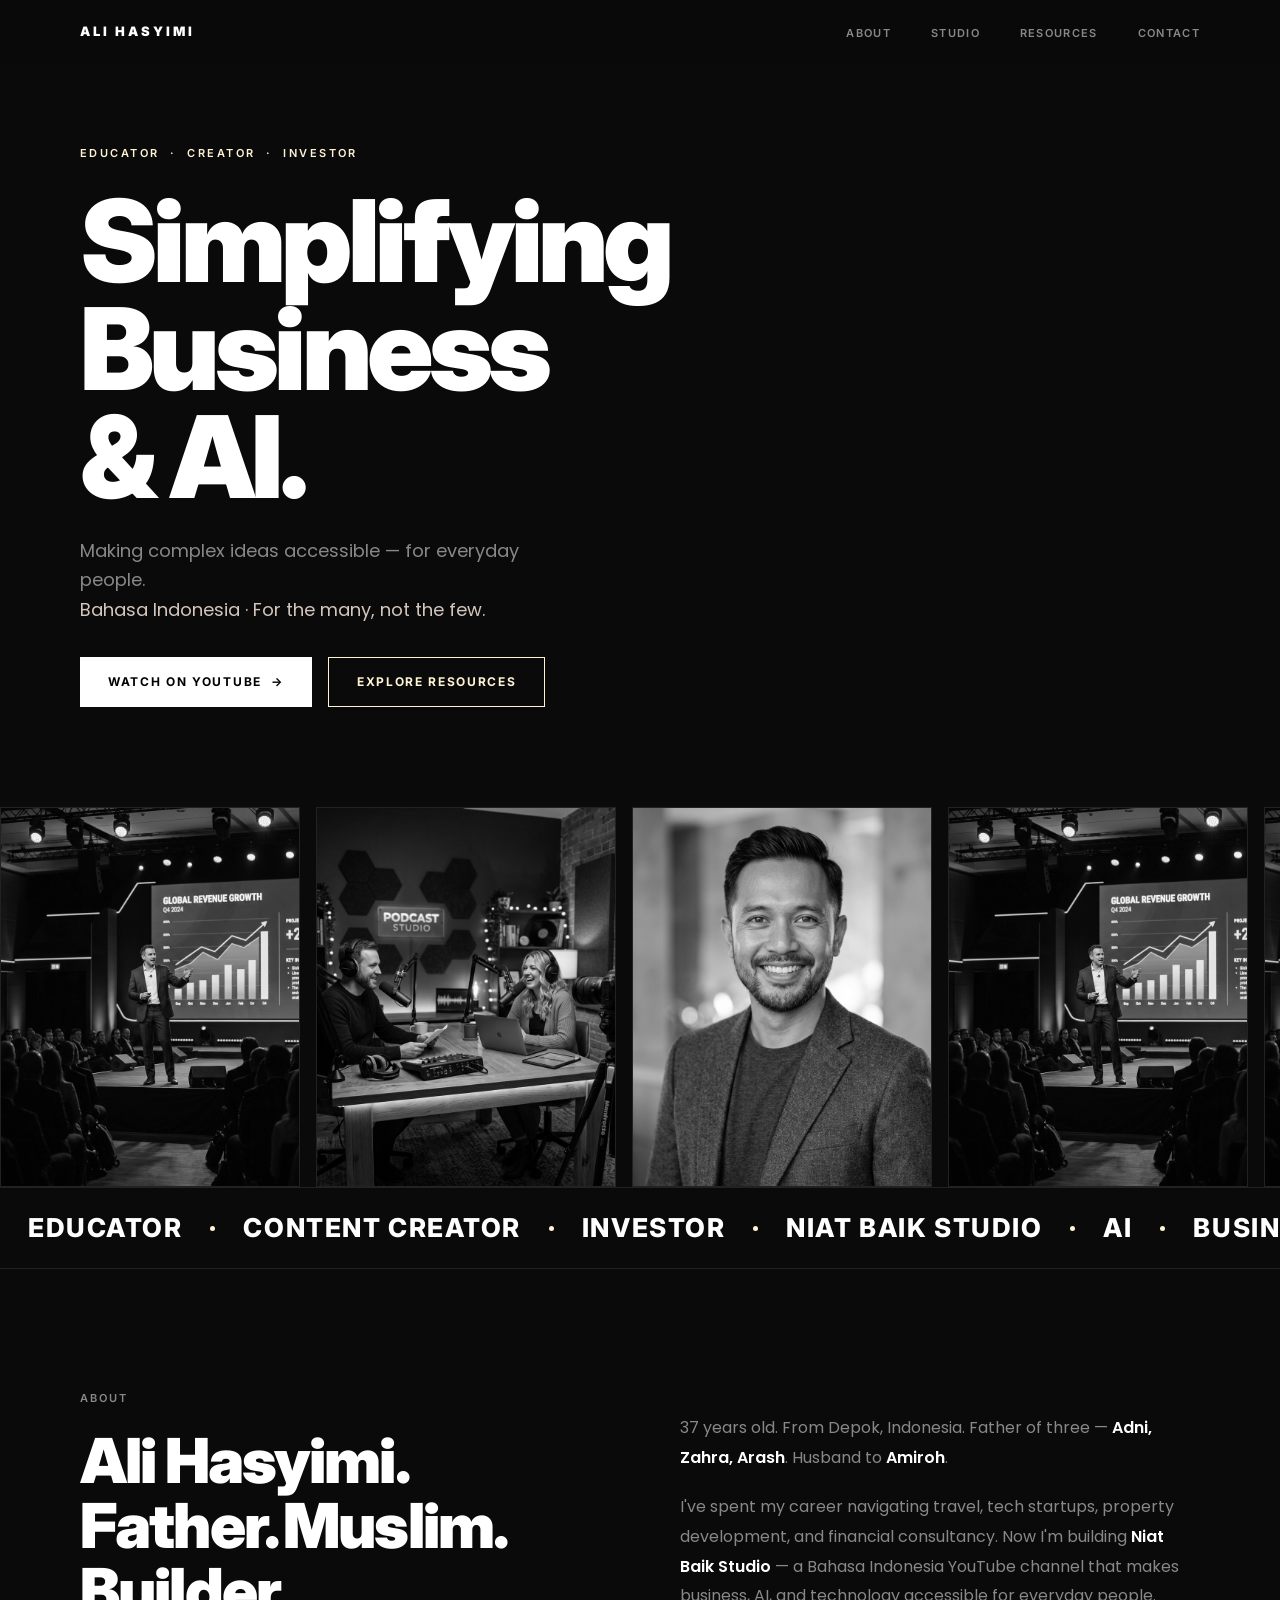
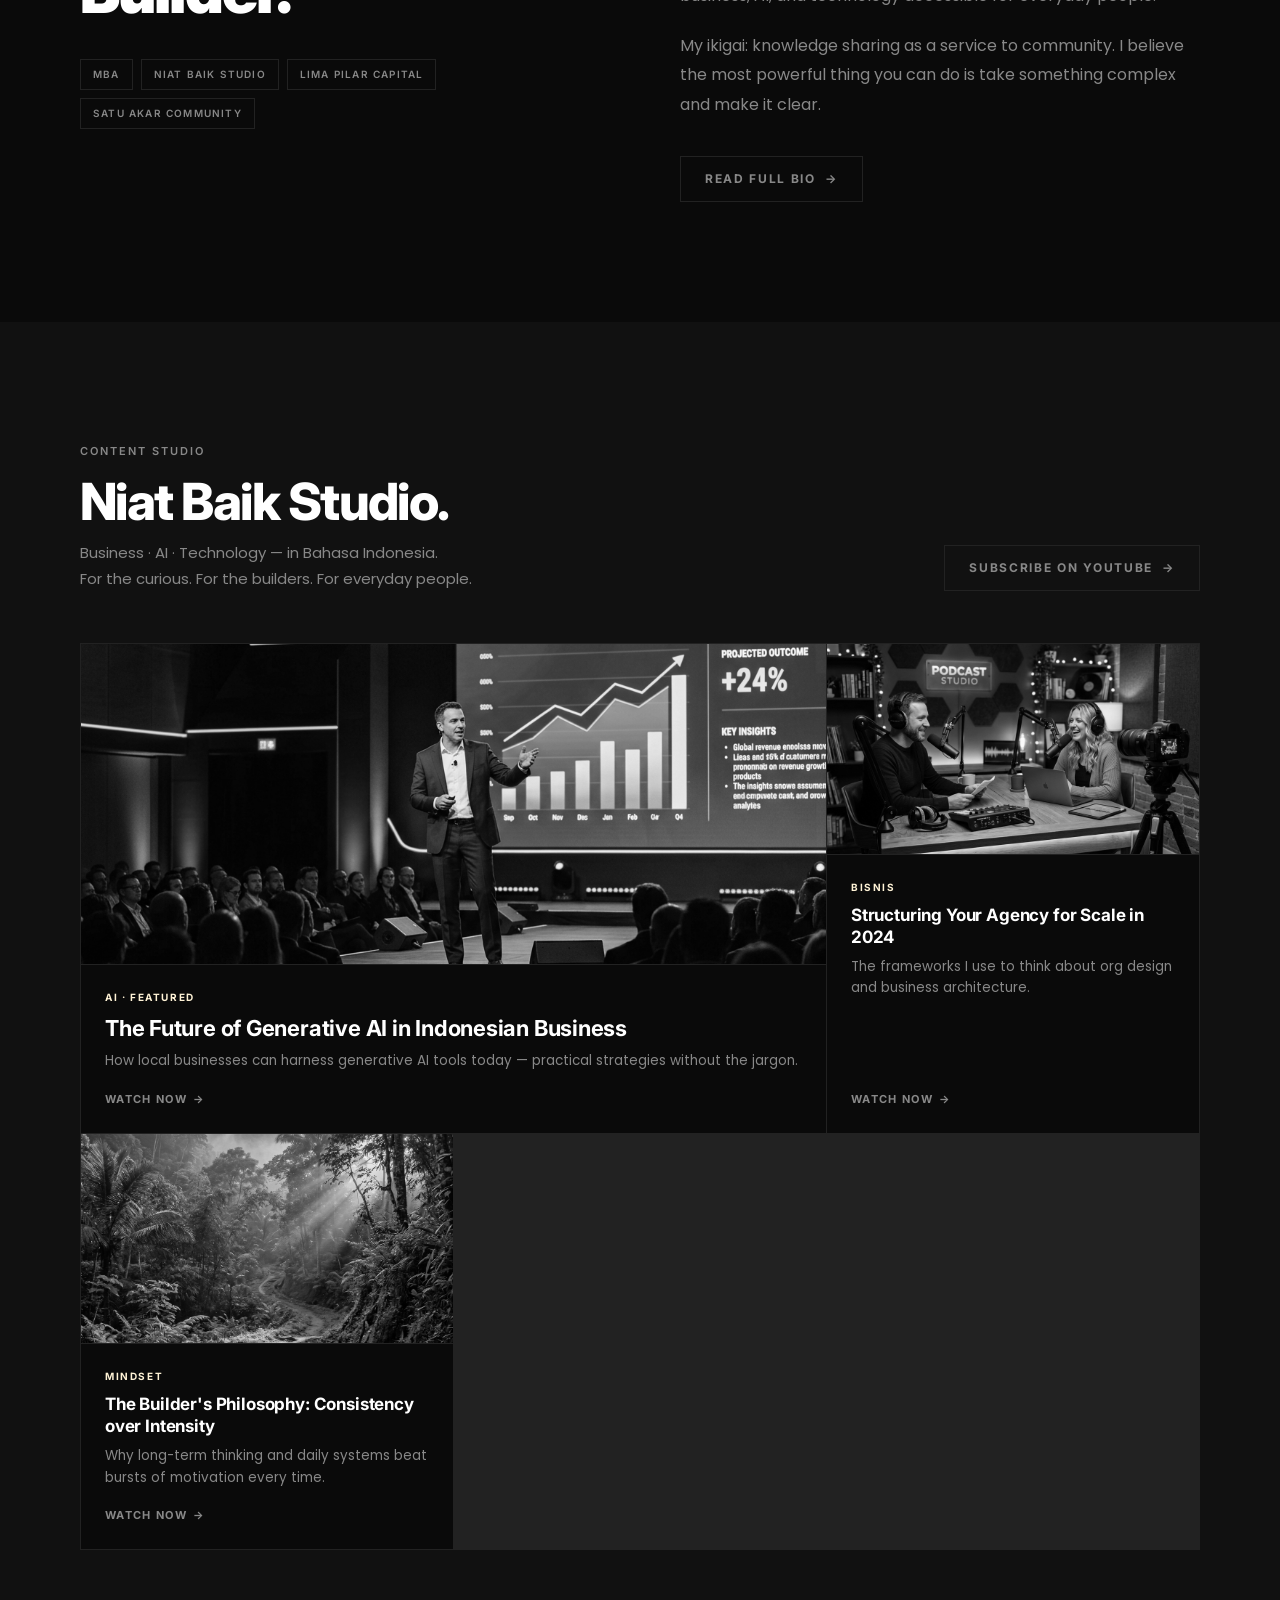
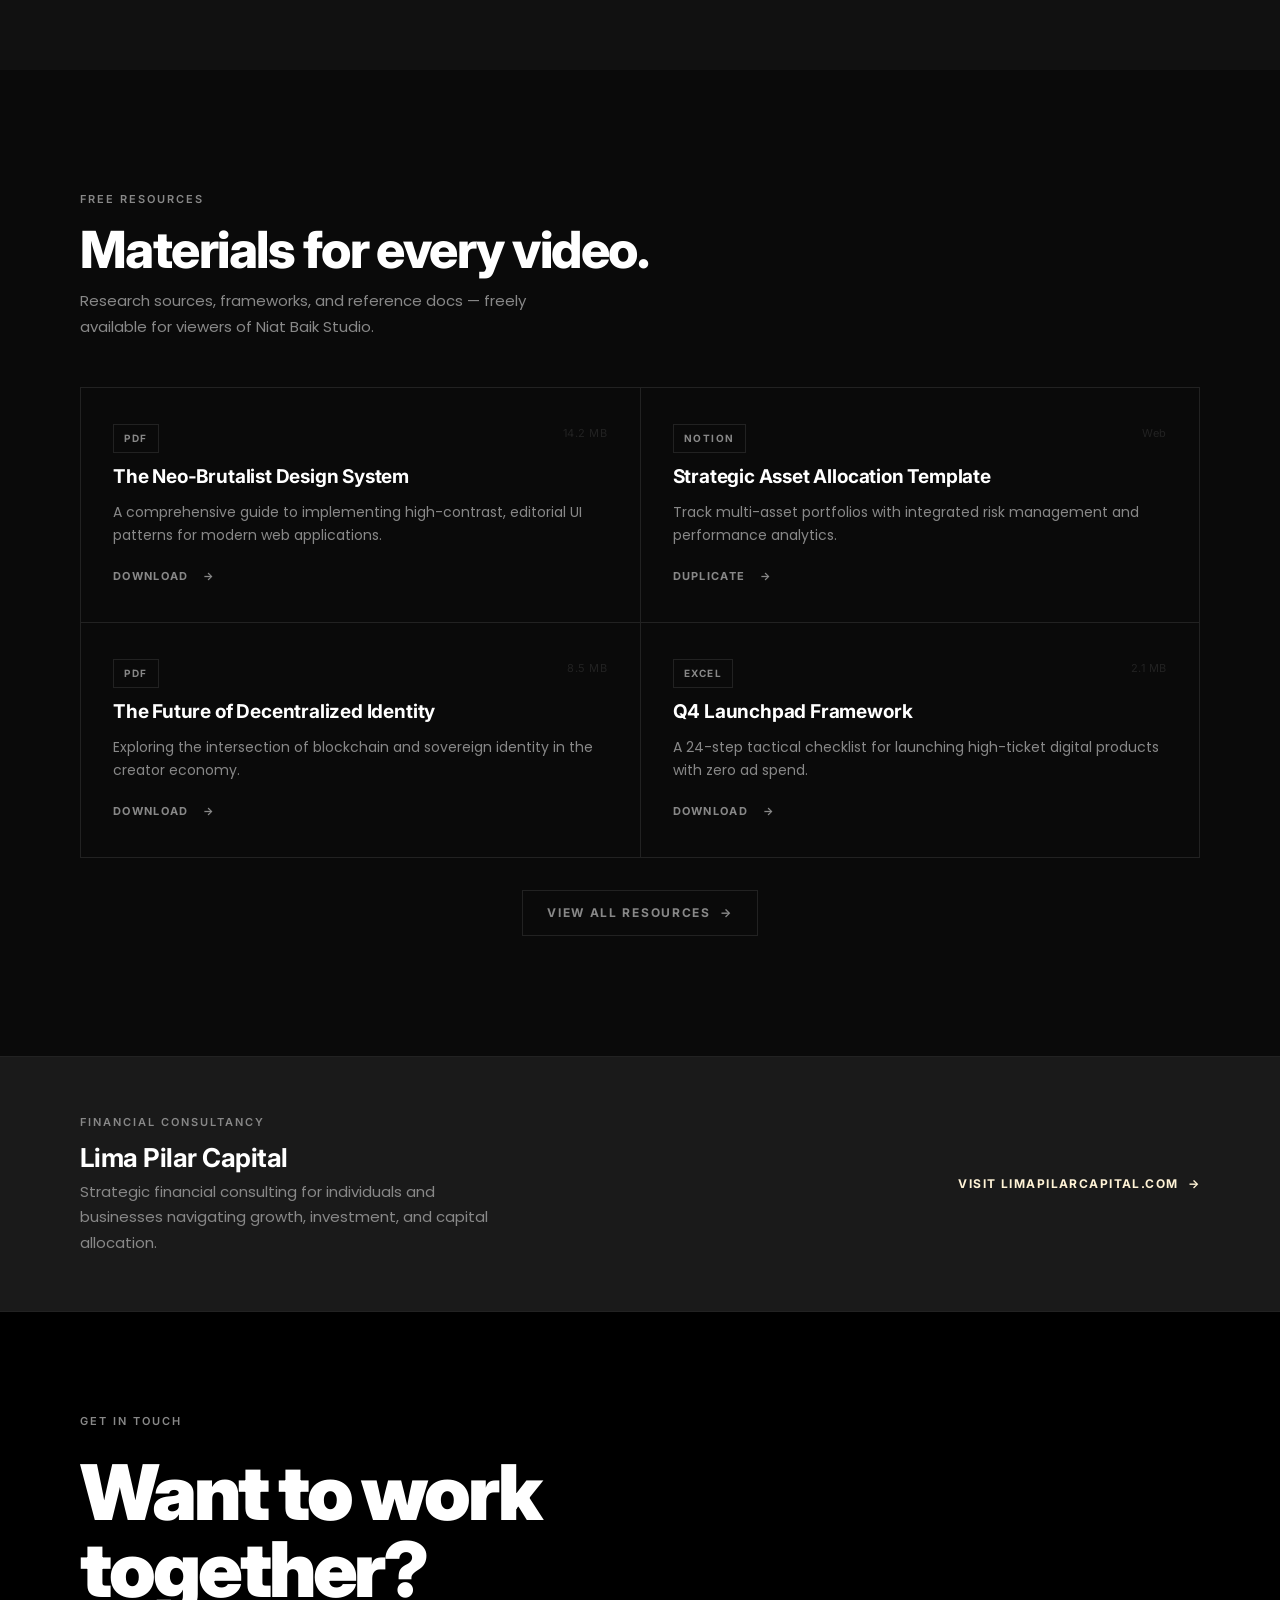
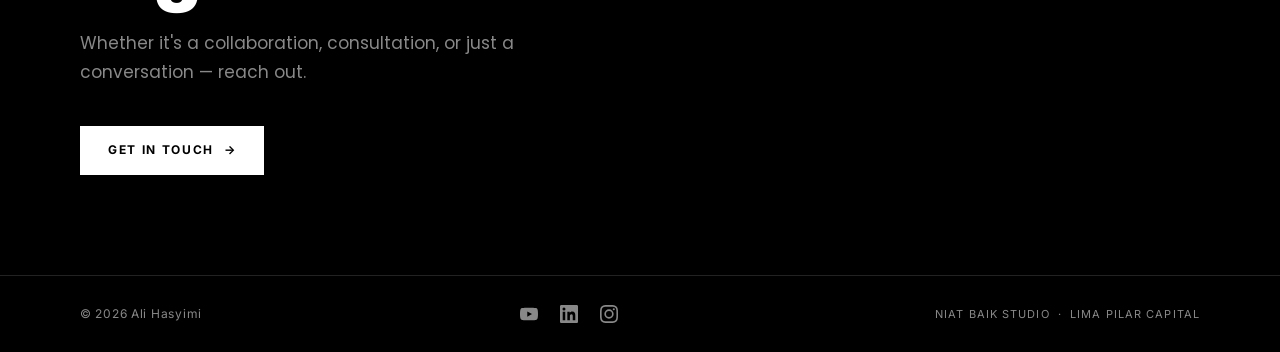
==== commit 332cc18b: "update: contact email, social links, and hide Twitter site-wide" ====
--- a/index.html
+++ b/index.html
@@ -286,7 +286,7 @@
       <span class="label">Get in Touch</span>
       <h2>Want to work<br>together?</h2>
       <p>Whether it's a collaboration, consultation, or just a conversation — reach out.</p>
-      <a href="mailto:tuhanitupastiada@gmail.com" class="btn btn-primary">
+      <a href="mailto:aliihasyimii@gmail.com" class="btn btn-primary">
         Get in Touch &nbsp;&#8594;
       </a>
     </div>
@@ -298,16 +298,12 @@
           <svg viewBox="0 0 24 24" fill="currentColor"><path d="M23.5 6.2a3 3 0 0 0-2.1-2.1C19.5 3.6 12 3.6 12 3.6s-7.5 0-9.4.5a3 3 0 0 0-2.1 2.1C0 8.1 0 12 0 12s0 3.9.5 5.8a3 3 0 0 0 2.1 2.1c1.9.5 9.4.5 9.4.5s7.5 0 9.4-.5a3 3 0 0 0 2.1-2.1C24 15.9 24 12 24 12s0-3.9-.5-5.8zM9.7 15.5V8.5l6.3 3.5-6.3 3.5z"/></svg>
         </a>
         <!-- LinkedIn -->
-        <a href="https://linkedin.com/in/alihasyimi" target="_blank" rel="noopener" class="footer__social-link" aria-label="LinkedIn">
+        <a href="https://www.linkedin.com/in/ali-hasyimi-s-e-m-b-a-0b86701b3/" target="_blank" rel="noopener" class="footer__social-link" aria-label="LinkedIn">
           <svg viewBox="0 0 24 24" fill="currentColor"><path d="M20.4 20.4h-3.4v-5.3c0-1.3 0-2.9-1.8-2.9s-2 1.4-2 2.8v5.4H9.8V9h3.2v1.5h.1c.5-.9 1.6-1.8 3.2-1.8 3.4 0 4.1 2.3 4.1 5.2v6.5zM5.3 7.4a2 2 0 1 1 0-4 2 2 0 0 1 0 4zm1.7 13H3.6V9h3.4v11.4zM22.2 0H1.8C.8 0 0 .8 0 1.8v20.4C0 23.2.8 24 1.8 24h20.4c1 0 1.8-.8 1.8-1.8V1.8C24 .8 23.2 0 22.2 0z"/></svg>
         </a>
         <!-- Instagram -->
-        <a href="https://instagram.com/alihasyimi" target="_blank" rel="noopener" class="footer__social-link" aria-label="Instagram">
+        <a href="https://www.instagram.com/alihasyimii/" target="_blank" rel="noopener" class="footer__social-link" aria-label="Instagram">
           <svg viewBox="0 0 24 24" fill="currentColor"><path d="M12 2.2c3.2 0 3.6 0 4.9.1 3.3.1 4.8 1.7 4.9 4.9.1 1.3.1 1.6.1 4.8 0 3.2 0 3.6-.1 4.8-.1 3.2-1.7 4.8-4.9 4.9-1.3.1-1.6.1-4.9.1-3.2 0-3.6 0-4.8-.1-3.3-.1-4.8-1.7-4.9-4.9C2.2 15.6 2.2 15.2 2.2 12c0-3.2 0-3.6.1-4.8.1-3.3 1.7-4.8 4.9-4.9 1.2-.1 1.6-.1 4.8-.1zM12 0C8.7 0 8.3 0 7.1.1 2.7.3.3 2.7.1 7.1 0 8.3 0 8.7 0 12c0 3.3 0 3.7.1 4.9.2 4.4 2.6 6.8 7 7C8.3 24 8.7 24 12 24c3.3 0 3.7 0 4.9-.1 4.4-.2 6.8-2.6 7-7 .1-1.2.1-1.6.1-4.9 0-3.3 0-3.7-.1-4.9C23.7 2.7 21.3.3 16.9.1 15.7 0 15.3 0 12 0zm0 5.8a6.2 6.2 0 1 0 0 12.4A6.2 6.2 0 0 0 12 5.8zm0 10.2a4 4 0 1 1 0-8 4 4 0 0 1 0 8zm6.4-11.8a1.4 1.4 0 1 0 0 2.8 1.4 1.4 0 0 0 0-2.8z"/></svg>
-        </a>
-        <!-- Twitter / X -->
-        <a href="https://twitter.com/alihasyimi" target="_blank" rel="noopener" class="footer__social-link" aria-label="Twitter">
-          <svg viewBox="0 0 24 24" fill="currentColor"><path d="M18.2 2h3.4l-7.4 8.5L23 22h-6.8l-5.3-7-6.1 7H1.4l7.9-9L1 2h7l4.8 6.4L18.2 2zm-1.2 18h1.9L7.1 4H5.1l11.9 16z"/></svg>
         </a>
       </div>
       <span class="footer__brands">Niat Baik Studio &nbsp;&middot;&nbsp; Lima Pilar Capital</span>
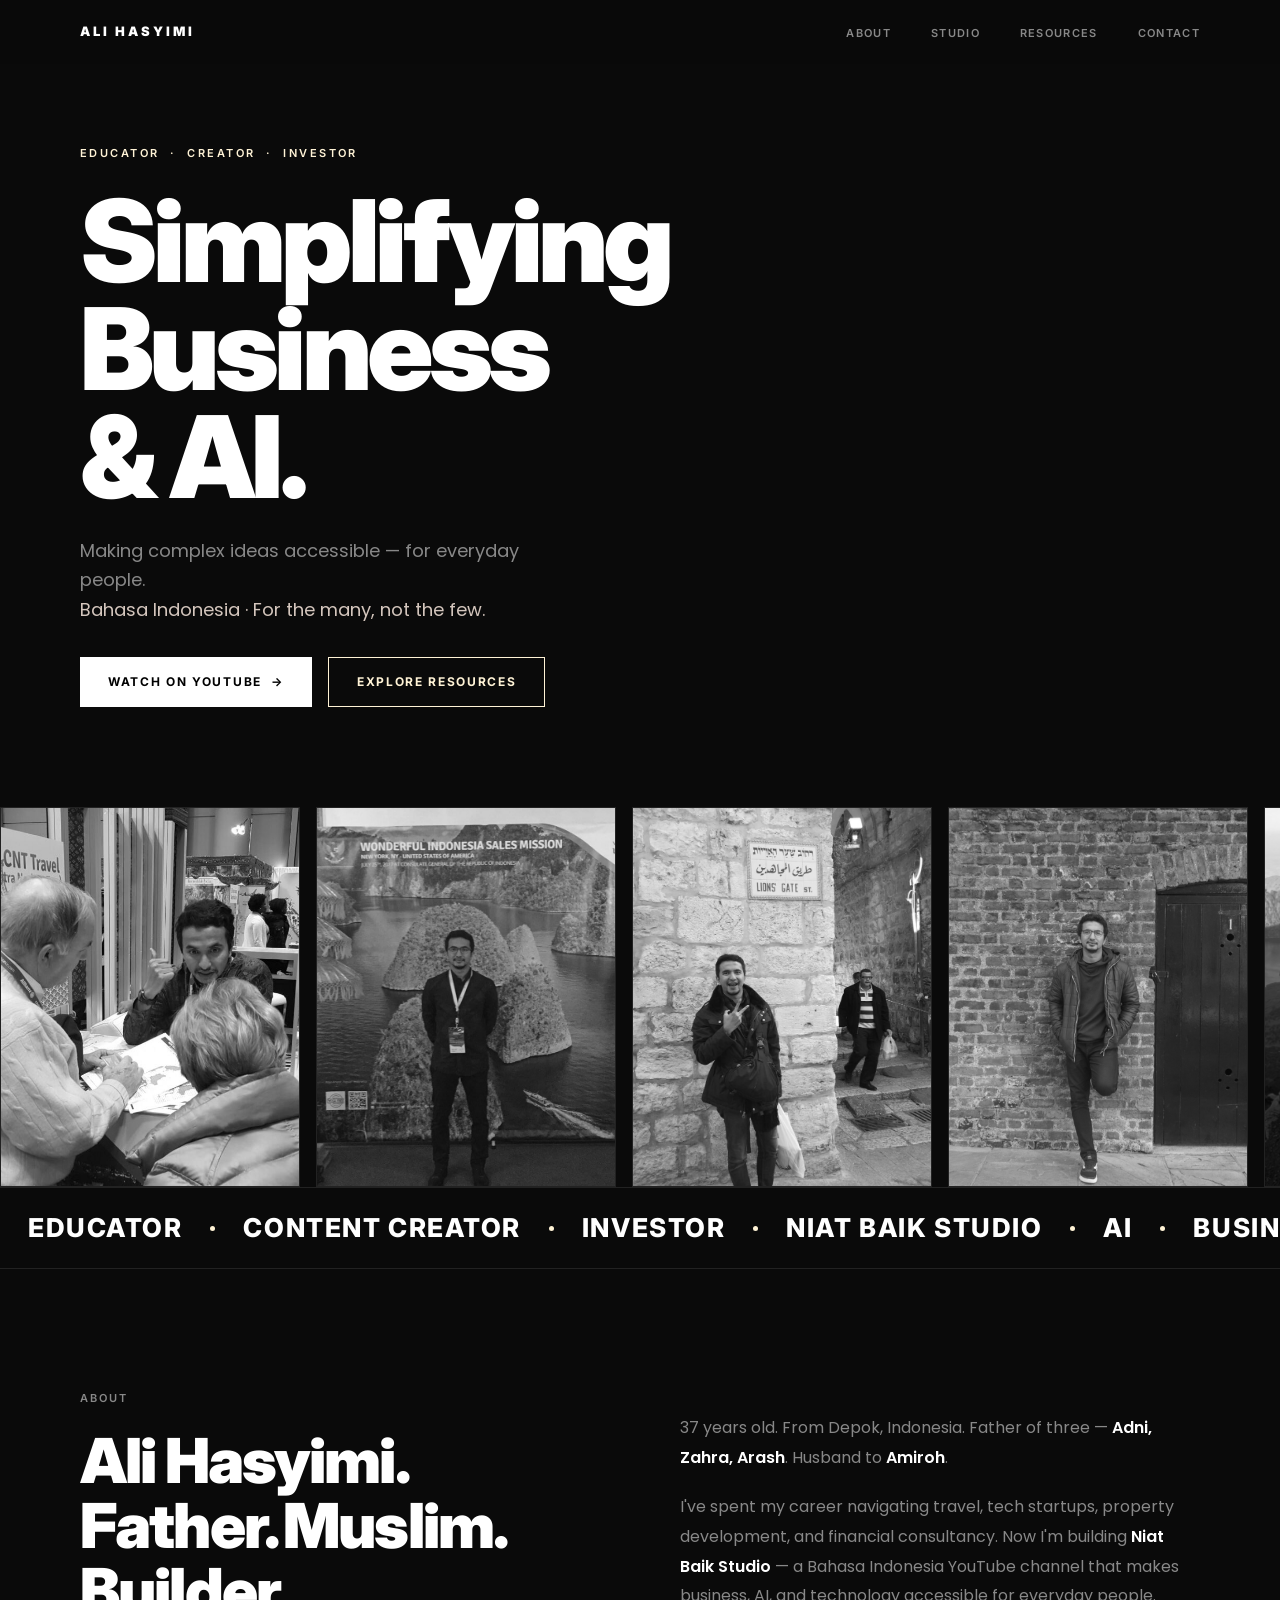
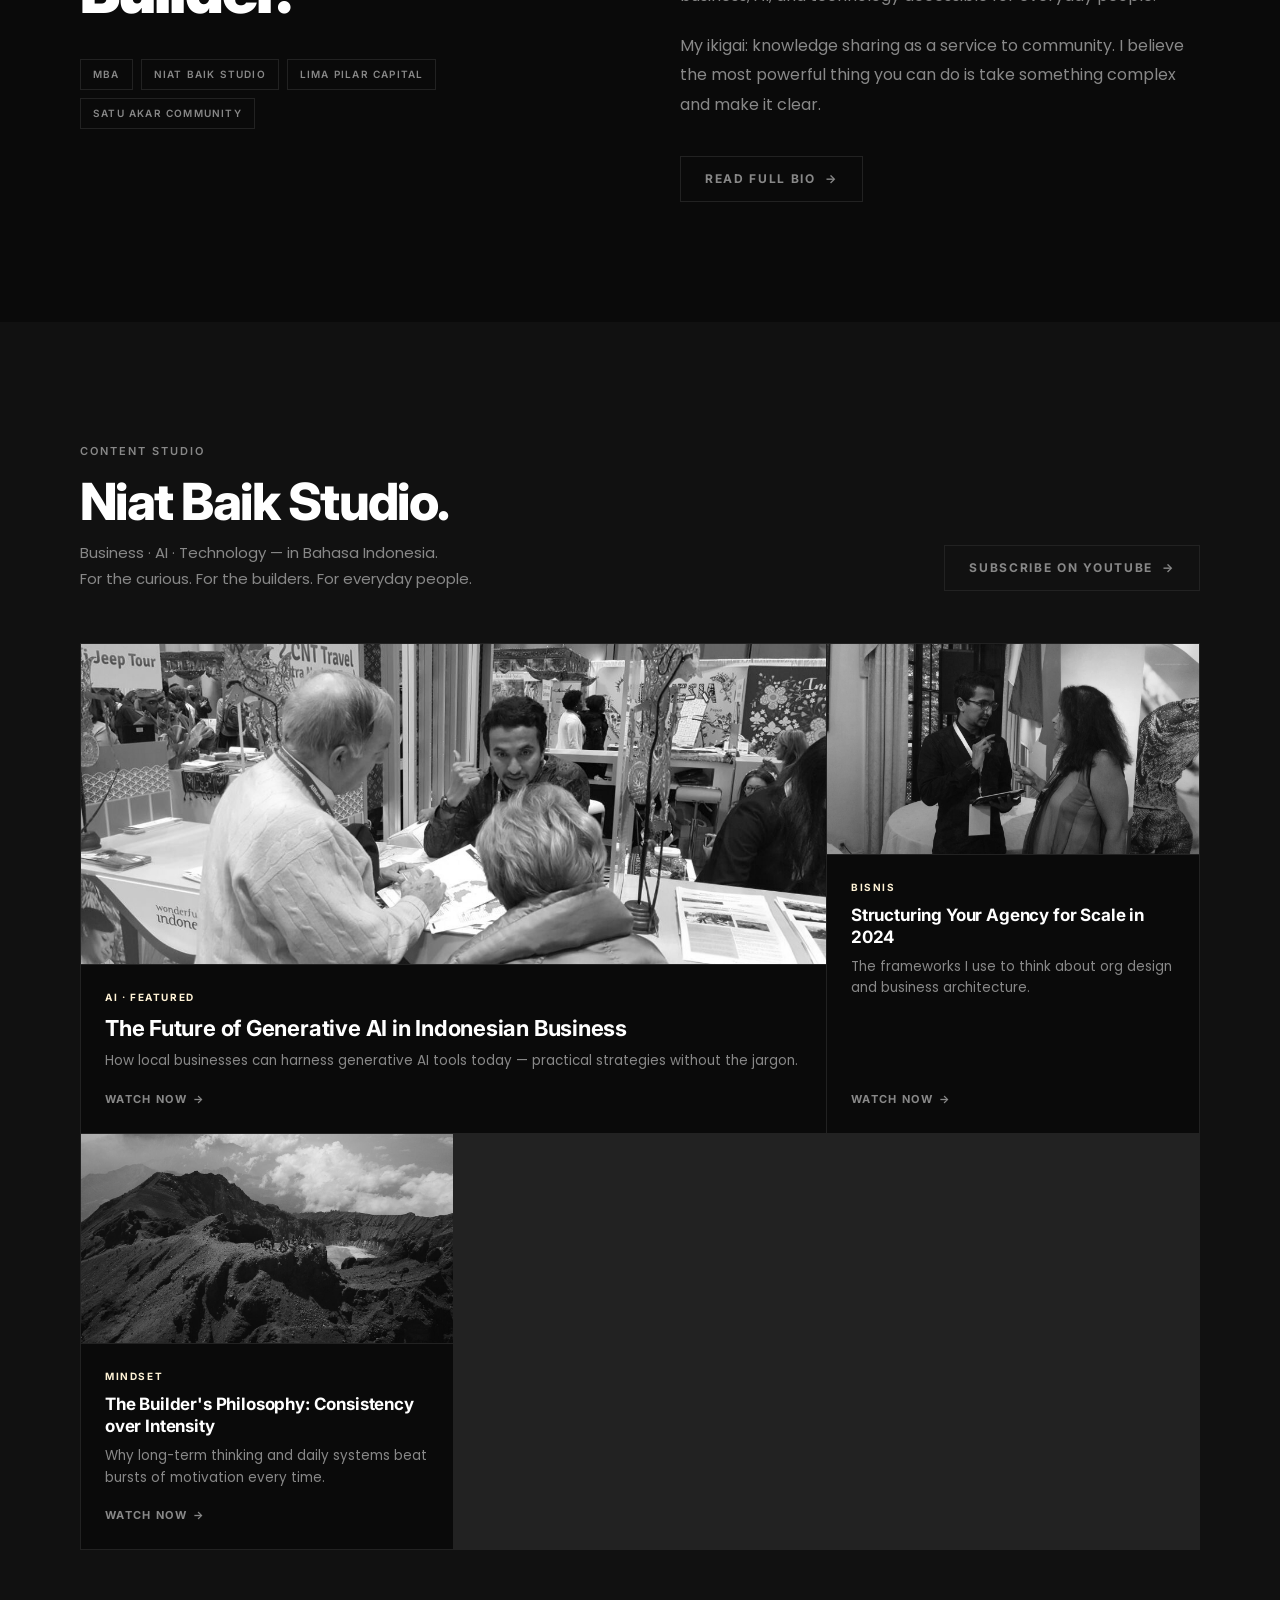
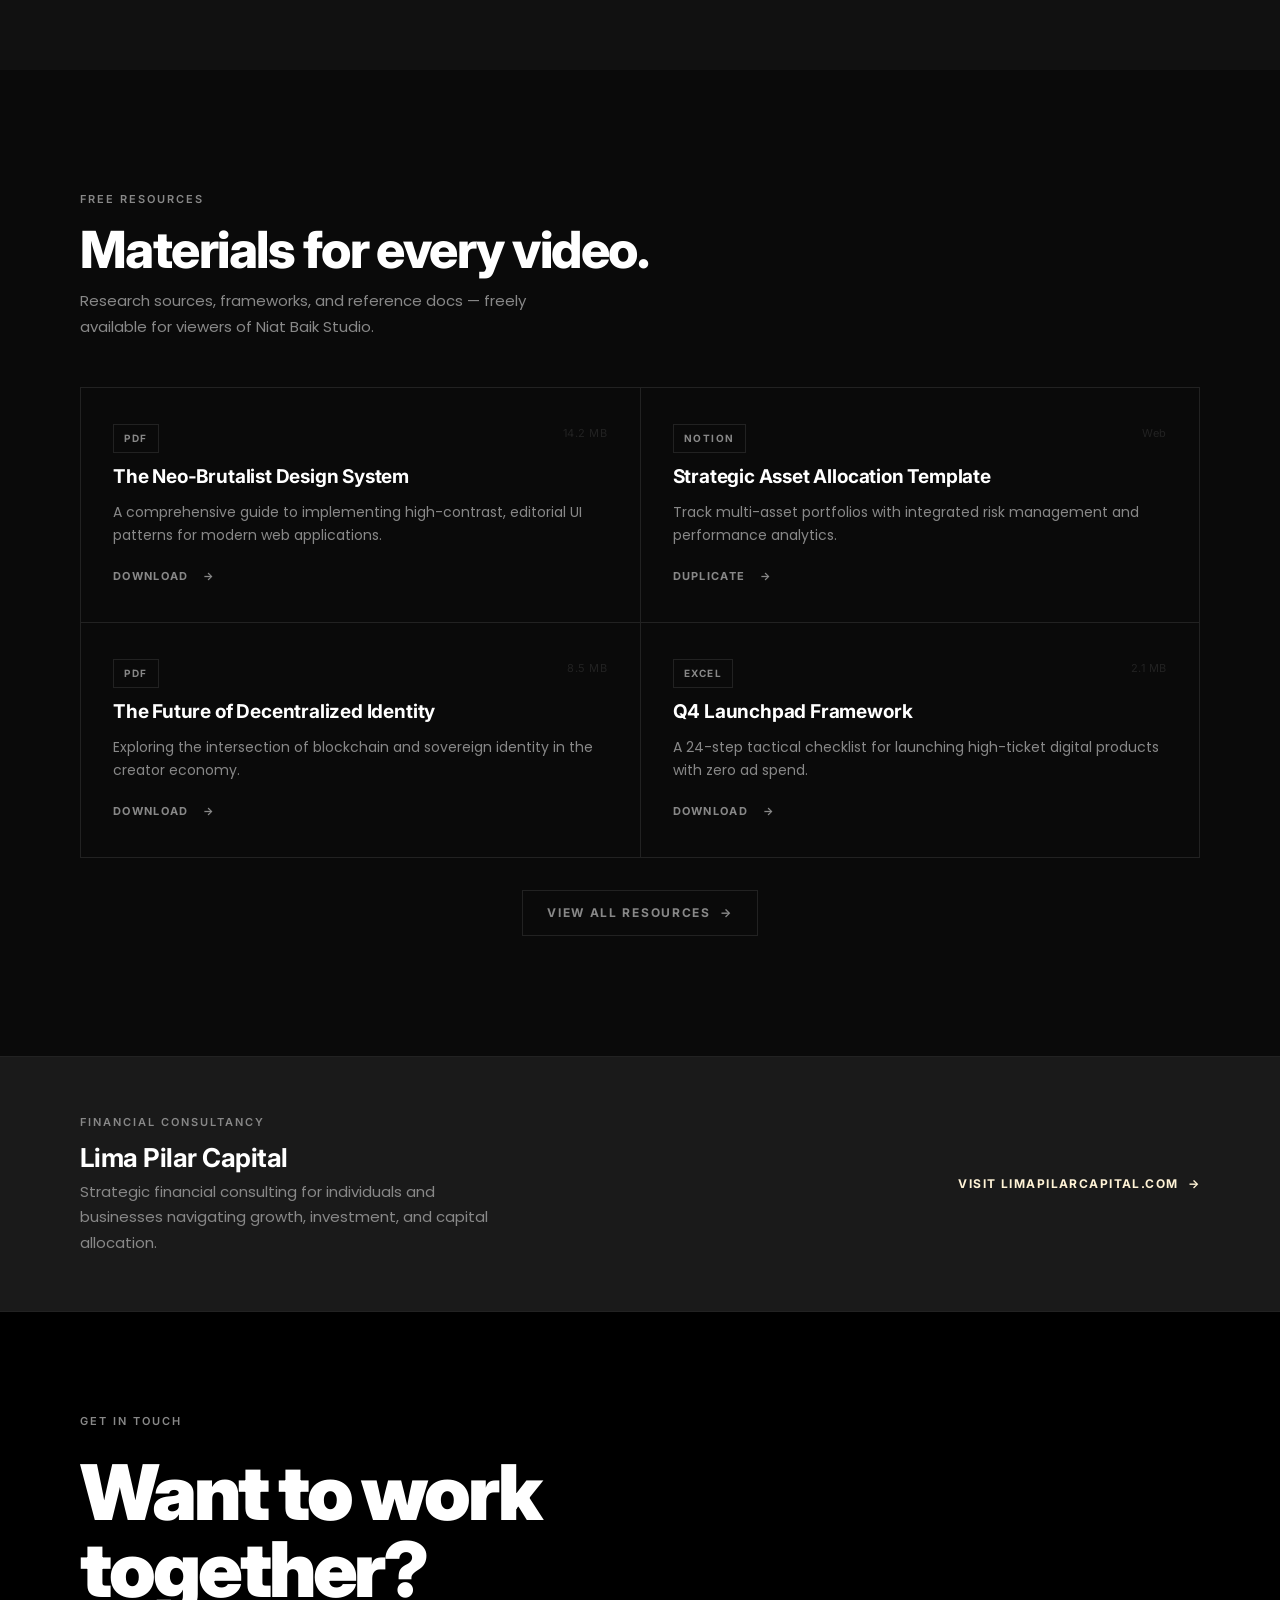
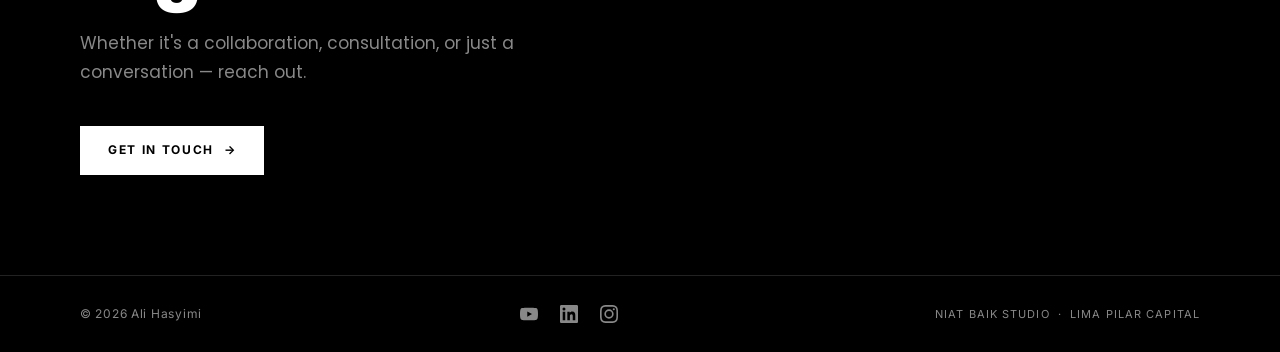
==== commit 3ff781c4: "update: replace bio placeholders with authentic CV credentials and live global photography" ====
--- a/index.html
+++ b/index.html
@@ -3,9 +3,9 @@
 <head>
   <meta charset="UTF-8" />
   <meta name="viewport" content="width=device-width, initial-scale=1.0" />
-  <title>Ali Hasyimi — Educator, Creator, Investor</title>
-  <meta name="description" content="Simplifying Business & AI for everyday people. Founder of Niat Baik Studio and Lima Pilar Capital." />
-  <meta property="og:title" content="Ali Hasyimi — Educator, Creator, Investor" />
+  <title>Ali Hasyimi — CEO, Co-founder, Builder</title>
+  <meta name="description" content="Simplifying Business &amp; AI for everyday people. Founder of Niat Baik Studio." />
+  <meta property="og:title" content="Ali Hasyimi — CEO, Co-founder, Builder" />
   <meta property="og:description" content="Simplifying Business & AI for everyday people." />
   <meta property="og:type" content="website" />
   <meta property="og:url" content="https://alihasyimi.com" />
@@ -67,21 +67,21 @@
     <div class="ticker-wrap">
       <div class="ticker-track" id="imgTicker">
         <!-- Original set -->
-        <div class="ticker-item"><img src="images/nyc-speaking.png" alt="Ali on Javits Center, NYC"></div>
-        <div class="ticker-item"><img src="images/studio-setup.png" alt="Niat Baik Studio"></div>
-        <div class="ticker-item"><img src="images/ali-portrait.png" alt="Ali &amp; Amiroh"></div>
-        <div class="ticker-item"><img src="images/nyc-speaking.png" alt="Ali Summit"></div>
-        <div class="ticker-item"><img src="images/nyc-speaking.png" alt="Speaking Event"></div>
-        <div class="ticker-item"><img src="images/outdoor-hike.png" alt="Ali Hike"></div>
-        <div class="ticker-item"><img src="images/studio-setup.png" alt="Behind the Camera"></div>
+        <div class="ticker-item"><img src="images/Ali%20on%20Javits%20Center%20NYC.jpeg" alt="Ali Hasyimi on Jacob Javits Center, NYC"></div>
+        <div class="ticker-item"><img src="images/Sales%20Mission%20in%20Boston.jpeg" alt="Sales Mission in Boston"></div>
+        <div class="ticker-item"><img src="images/in%20Palestine%20as%20a%20tour%20guide.jpeg" alt="Tour Guide in Palestine"></div>
+        <div class="ticker-item"><img src="images/as%20travel%20guide%20in%20london.jpeg" alt="Tour Guide in London, UK"></div>
+        <div class="ticker-item"><img src="images/Summit%20Rinjani%201.png" alt="Summiting Mount Rinjani"></div>
+        <div class="ticker-item"><img src="images/Manchester%20Summit.png" alt="Manchester Summit"></div>
+        <div class="ticker-item"><img src="images/ali-portrait.png" alt="Ali Hasyimi"></div>
         <!-- Duplicate set (seamless loop) -->
-        <div class="ticker-item"><img src="images/nyc-speaking.png" alt="Ali on Javits Center, NYC"></div>
-        <div class="ticker-item"><img src="images/studio-setup.png" alt="Niat Baik Studio"></div>
-        <div class="ticker-item"><img src="images/ali-portrait.png" alt="Ali &amp; Amiroh"></div>
-        <div class="ticker-item"><img src="images/nyc-speaking.png" alt="Ali Summit"></div>
-        <div class="ticker-item"><img src="images/nyc-speaking.png" alt="Speaking Event"></div>
-        <div class="ticker-item"><img src="images/outdoor-hike.png" alt="Ali Hike"></div>
-        <div class="ticker-item"><img src="images/studio-setup.png" alt="Behind the Camera"></div>
+        <div class="ticker-item"><img src="images/Ali%20on%20Javits%20Center%20NYC.jpeg" alt="Ali Hasyimi on Jacob Javits Center, NYC"></div>
+        <div class="ticker-item"><img src="images/Sales%20Mission%20in%20Boston.jpeg" alt="Sales Mission in Boston"></div>
+        <div class="ticker-item"><img src="images/in%20Palestine%20as%20a%20tour%20guide.jpeg" alt="Tour Guide in Palestine"></div>
+        <div class="ticker-item"><img src="images/as%20travel%20guide%20in%20london.jpeg" alt="Tour Guide in London, UK"></div>
+        <div class="ticker-item"><img src="images/Summit%20Rinjani%201.png" alt="Summiting Mount Rinjani"></div>
+        <div class="ticker-item"><img src="images/Manchester%20Summit.png" alt="Manchester Summit"></div>
+        <div class="ticker-item"><img src="images/ali-portrait.png" alt="Ali Hasyimi"></div>
       </div>
     </div>
   </section>
@@ -168,7 +168,7 @@
         <!-- Featured card -->
         <div class="studio-card studio-card--featured fade-up">
           <div class="studio-card__thumb">
-            <img src="images/nyc-speaking.png" alt="The Future of Generative AI in Indonesian Business">
+            <img src="images/Ali%20on%20Javits%20Center%20NYC.jpeg" alt="The Future of Generative AI in Indonesian Business">
           </div>
           <div class="studio-card__body">
             <span class="studio-card__tag">AI &middot; Featured</span>
@@ -181,7 +181,7 @@
         <!-- Card 2 -->
         <div class="studio-card fade-up delay-1">
           <div class="studio-card__thumb">
-            <img src="images/studio-setup.png" alt="Structuring Your Agency for Scale in 2024">
+            <img src="images/Sales%20Mission%20in%20Boston%203.jpeg" alt="Structuring Your Agency for Scale in 2024">
           </div>
           <div class="studio-card__body">
             <span class="studio-card__tag">Bisnis</span>
@@ -194,7 +194,7 @@
         <!-- Card 3 -->
         <div class="studio-card fade-up delay-2">
           <div class="studio-card__thumb">
-            <img src="images/outdoor-hike.png" alt="The Builder's Philosophy: Consistency over Intensity">
+            <img src="images/Summit%20in%20RInjani%20Drone.jpeg" alt="The Builder's Philosophy: Consistency over Intensity">
           </div>
           <div class="studio-card__body">
             <span class="studio-card__tag">Mindset</span>
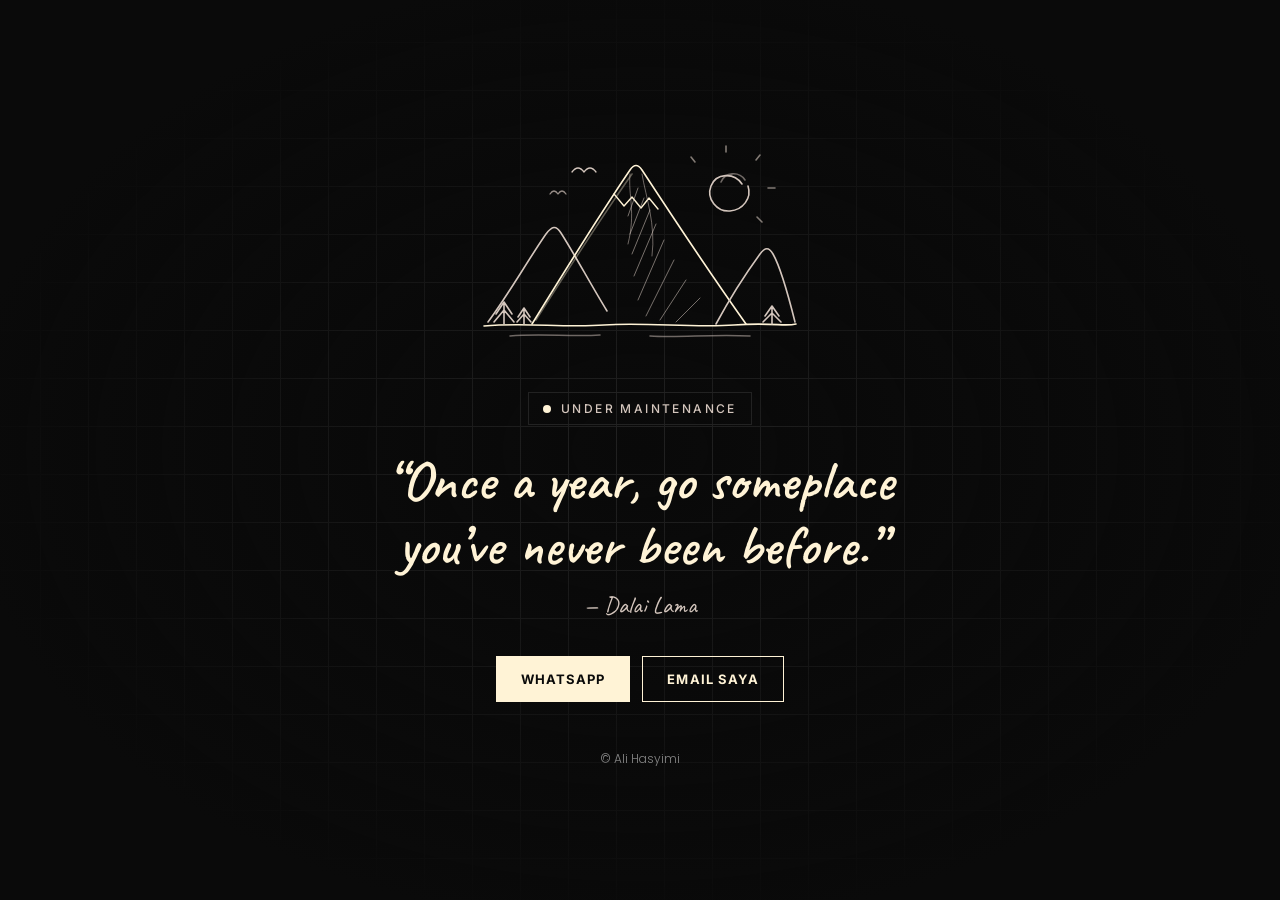
==== commit 7e039432: "Activate maintenance mode (original homepage saved as index-live.html) Co-Authored-By: Claude Sonnet" ====
--- a/index.html
+++ b/index.html
@@ -1,339 +1,147 @@
 <!DOCTYPE html>
-<html lang="en">
+<html lang="id">
 <head>
   <meta charset="UTF-8" />
   <meta name="viewport" content="width=device-width, initial-scale=1.0" />
-  <title>Ali Hasyimi — CEO, Co-founder, Builder</title>
-  <meta name="description" content="Simplifying Business &amp; AI for everyday people. Founder of Niat Baik Studio." />
-  <meta property="og:title" content="Ali Hasyimi — CEO, Co-founder, Builder" />
-  <meta property="og:description" content="Simplifying Business & AI for everyday people." />
-  <meta property="og:type" content="website" />
-  <meta property="og:url" content="https://alihasyimi.com" />
-  <meta name="twitter:card" content="summary_large_image" />
-  <meta name="twitter:title" content="Ali Hasyimi" />
-  <meta name="twitter:description" content="Simplifying Business & AI for everyday people." />
-  <link rel="icon" href="data:image/svg+xml,<svg xmlns=%22http://www.w3.org/2000/svg%22 viewBox=%220 0 100 100%22><text y=%22.9em%22 font-size=%2290%22>A</text></svg>" />
-  <link rel="stylesheet" href="css/styles.css" />
+  <title>Ali Hasyimi — Sedang Maintenance</title>
+  <meta name="description" content="Website Ali Hasyimi sedang diperbarui. Segera kembali." />
+  <meta name="robots" content="noindex, nofollow" />
+  <link rel="preconnect" href="https://fonts.googleapis.com" />
+  <link rel="preconnect" href="https://fonts.gstatic.com" crossorigin />
+  <link href="https://fonts.googleapis.com/css2?family=Caveat:wght@600&family=Inter:wght@500;700;800&family=Poppins:wght@300;400&display=swap" rel="stylesheet" />
+  <style>
+    :root {
+      --bg: #0A0A0A;
+      --cream: #FFF3D6;
+      --sand: #D4C6BD;
+      --muted: #888888;
+      --border: #222222;
+    }
+    * { box-sizing: border-box; margin: 0; padding: 0; }
+    html, body { height: 100%; }
+    body {
+      background: var(--bg);
+      color: var(--cream);
+      font-family: 'Poppins', sans-serif;
+      font-weight: 300;
+      display: flex;
+      align-items: center;
+      justify-content: center;
+      padding: 24px;
+      overflow-x: hidden;
+      background-image:
+        linear-gradient(var(--border) 1px, transparent 1px),
+        linear-gradient(90deg, var(--border) 1px, transparent 1px);
+      background-size: 48px 48px;
+      background-position: center;
+    }
+    body::before {
+      content: "";
+      position: fixed; inset: 0;
+      background: radial-gradient(ellipse at center, transparent 0%, var(--bg) 75%);
+      pointer-events: none;
+    }
+    main {
+      position: relative;
+      text-align: center;
+      max-width: 560px;
+      width: 100%;
+    }
+    .art { width: min(320px, 70vw); height: auto; margin: 0 auto 40px; display: block; }
+    .draw { stroke-dasharray: 700; stroke-dashoffset: 700; animation: draw 3s ease-out forwards; }
+    @keyframes draw { to { stroke-dashoffset: 0; } }
+    @keyframes pulse { 0%, 100% { opacity: .25; } 50% { opacity: 1; } }
+    .tag {
+      display: inline-flex; align-items: center; gap: 10px;
+      font-family: 'Inter', sans-serif; font-weight: 500;
+      font-size: 12px; letter-spacing: .2em; text-transform: uppercase;
+      color: var(--sand);
+      border: 1px solid var(--border);
+      padding: 8px 14px;
+      margin-bottom: 24px;
+    }
+    .dot { width: 8px; height: 8px; border-radius: 50%; background: var(--cream); animation: pulse 1.6s ease-in-out infinite; }
+    h1 {
+      font-family: 'Inter', sans-serif; font-weight: 800;
+      font-size: clamp(32px, 7vw, 52px); line-height: 1.1;
+      letter-spacing: -.02em; margin-bottom: 16px;
+    }
+    blockquote { margin-bottom: 36px; }
+    h1 {
+      font-family: 'Caveat', cursive; font-weight: 600;
+      font-size: clamp(36px, 8vw, 56px); line-height: 1.15;
+      letter-spacing: 0; margin-bottom: 12px;
+    }
+    cite { font-family: 'Caveat', cursive; font-style: normal; font-size: 24px; color: var(--sand); }
+    .links { display: flex; gap: 12px; justify-content: center; flex-wrap: wrap; }
+    .btn {
+      font-family: 'Inter', sans-serif; font-weight: 700; font-size: 13px;
+      letter-spacing: .08em; text-transform: uppercase; text-decoration: none;
+      padding: 14px 24px; border: 1px solid var(--cream); color: var(--cream);
+      transition: background .3s ease, color .3s ease;
+    }
+    .btn:hover, .btn:focus-visible { background: var(--cream); color: var(--bg); outline: none; }
+    .btn.solid { background: var(--cream); color: var(--bg); }
+    .btn.solid:hover, .btn.solid:focus-visible { background: transparent; color: var(--cream); }
+    footer { margin-top: 48px; font-size: 12px; color: var(--muted); }
+    @media (prefers-reduced-motion: reduce) {
+      .draw { animation: none; stroke-dashoffset: 0; }
+      .dot { animation: none; }
+    }
+  </style>
 </head>
 <body>
+  <main>
+    <svg class="art" viewBox="0 0 320 220" fill="none" stroke="#FFF3D6" stroke-width="1.6" stroke-linecap="round" stroke-linejoin="round" role="img" aria-label="Sketsa gunung">
+      <!-- sun -->
+      <g stroke="#D4C6BD">
+        <path class="draw" d="M262 52c-8-12-26-11-31 2-5 13 6 26 19 25 13-1 22-13 18-25" />
+        <path class="draw" d="M265 48c-6-9-20-8-24 2" opacity=".5" />
+        <path d="M246 20v-6M276 28l4-5M288 56h7M277 85l5 5M215 30l-4-5" opacity=".6" />
+      </g>
+      <!-- back mountain -->
+      <path class="draw" stroke="#D4C6BD" d="M8 190c22-30 40-62 58-88 6-8 10-9 15-1 14 22 30 52 46 78" />
+      <!-- main mountain -->
+      <path class="draw" d="M52 192C84 140 116 88 150 38c4-6 8-6 12 0 34 52 70 106 104 154" />
+      <path class="draw" d="M56 188C88 138 118 90 152 42" opacity=".35" />
+      <!-- snow cap -->
+      <path d="M134 62l10 12 8-9 9 11 8-10 9 11" stroke-width="1.4" />
+      <!-- shading hatching -->
+      <g stroke="#D4C6BD" stroke-width="1" opacity=".55">
+        <path d="M158 56l-10 28M164 66l-14 36M170 78l-18 44M176 92l-22 52M184 108l-26 60M194 128l-28 56M206 148l-26 40M220 166l-24 24" />
+      </g>
+      <!-- right mountain -->
+      <path class="draw" stroke="#D4C6BD" d="M236 192c14-26 28-48 44-70 5-7 9-7 13 0 8 14 16 44 22 68" />
+      <!-- ridge lines -->
+      <path d="M150 42c-2 22 6 38 -2 70M162 42c4 24 14 50 10 82" stroke="#D4C6BD" stroke-width="1" opacity=".5" />
+      <!-- ground -->
+      <path d="M4 194c40-4 80 2 120-1s90 3 130 0 50 2 62-1" />
+      <path d="M30 204c30-3 60 1 90-1M170 204c30 2 60-2 100 0" stroke="#D4C6BD" opacity=".5" />
+      <!-- pine trees -->
+      <g stroke="#D4C6BD">
+        <path d="M24 192v-22M24 170l-8 12M24 170l8 12M24 178l-10 12M24 178l10 12" />
+        <path d="M44 192v-16M44 176l-6 9M44 176l6 9M44 182l-7 8M44 182l7 8" />
+        <path d="M292 192v-18M292 174l-7 10M292 174l7 10M292 181l-9 9M292 181l9 9" />
+      </g>
+      <!-- birds -->
+      <g stroke="#D4C6BD" stroke-width="1.3">
+        <path d="M92 40q6-8 12 0q6-8 12 0" />
+        <path d="M70 62q4-6 8 0q4-6 8 0" opacity=".7" />
+      </g>
+    </svg>
 
-  <!-- ===================== NAV ===================== -->
-  <nav class="nav" id="nav">
-    <div class="nav__inner">
-      <a href="index.html" class="nav__logo">Ali Hasyimi</a>
-      <ul class="nav__links">
-        <li><a href="about.html">About</a></li>
-        <li><a href="studio.html">Studio</a></li>
-        <li><a href="resources.html">Resources</a></li>
-        <li><a href="contact.html">Contact</a></li>
-      </ul>
-      <button class="nav__hamburger" id="hamburger" aria-label="Open menu">
-        <span></span><span></span><span></span>
-      </button>
-    </div>
-  </nav>
+    <div class="tag"><span class="dot"></span>Under Maintenance</div>
+    <blockquote>
+      <h1>&ldquo;Once a year, go someplace you&rsquo;ve never been before.&rdquo;</h1>
+      <cite>&mdash; Dalai Lama</cite>
+    </blockquote>
 
-  <!-- Mobile overlay -->
-  <div class="nav__overlay" id="navOverlay">
-    <button class="nav__overlay-close" id="navClose" aria-label="Close menu">&#215;</button>
-    <a href="about.html">About</a>
-    <a href="studio.html">Studio</a>
-    <a href="resources.html">Resources</a>
-    <a href="contact.html">Contact</a>
-  </div>
-
-  <!-- ===================== HERO ===================== -->
-  <section class="hero">
-    <div class="hero__text">
-      <span class="hero__label">Educator &nbsp;·&nbsp; Creator &nbsp;·&nbsp; Investor</span>
-      <h1 class="hero__title">
-        Simplifying<br>Business<br>&amp; AI.
-      </h1>
-      <p class="hero__subtitle">
-        Making complex ideas accessible — for everyday people.<br>
-        <em>Bahasa Indonesia &middot; For the many, not the few.</em>
-      </p>
-      <div class="hero__ctas">
-        <a href="https://www.youtube.com/@niatbaikstudio" target="_blank" rel="noopener" class="btn btn-primary">
-          Watch on YouTube &nbsp;&#8594;
-        </a>
-        <a href="resources.html" class="btn btn-secondary">
-          Explore Resources
-        </a>
-      </div>
+    <div class="links">
+      <a class="btn solid" href="https://wa.me/6281210701590" target="_blank" rel="noopener">WhatsApp</a>
+      <a class="btn" href="mailto:aliihasyimii@gmail.com">Email Saya</a>
     </div>
 
-    <!-- Image Ticker — with generated professional photos -->
-    <div class="ticker-wrap">
-      <div class="ticker-track" id="imgTicker">
-        <!-- Original set -->
-        <div class="ticker-item"><img src="images/Ali%20on%20Javits%20Center%20NYC.jpeg" alt="Ali Hasyimi on Jacob Javits Center, NYC"></div>
-        <div class="ticker-item"><img src="images/Sales%20Mission%20in%20Boston.jpeg" alt="Sales Mission in Boston"></div>
-        <div class="ticker-item"><img src="images/in%20Palestine%20as%20a%20tour%20guide.jpeg" alt="Tour Guide in Palestine"></div>
-        <div class="ticker-item"><img src="images/as%20travel%20guide%20in%20london.jpeg" alt="Tour Guide in London, UK"></div>
-        <div class="ticker-item"><img src="images/Summit%20Rinjani%201.png" alt="Summiting Mount Rinjani"></div>
-        <div class="ticker-item"><img src="images/Manchester%20Summit.png" alt="Manchester Summit"></div>
-        <div class="ticker-item"><img src="images/ali-portrait.png" alt="Ali Hasyimi"></div>
-        <!-- Duplicate set (seamless loop) -->
-        <div class="ticker-item"><img src="images/Ali%20on%20Javits%20Center%20NYC.jpeg" alt="Ali Hasyimi on Jacob Javits Center, NYC"></div>
-        <div class="ticker-item"><img src="images/Sales%20Mission%20in%20Boston.jpeg" alt="Sales Mission in Boston"></div>
-        <div class="ticker-item"><img src="images/in%20Palestine%20as%20a%20tour%20guide.jpeg" alt="Tour Guide in Palestine"></div>
-        <div class="ticker-item"><img src="images/as%20travel%20guide%20in%20london.jpeg" alt="Tour Guide in London, UK"></div>
-        <div class="ticker-item"><img src="images/Summit%20Rinjani%201.png" alt="Summiting Mount Rinjani"></div>
-        <div class="ticker-item"><img src="images/Manchester%20Summit.png" alt="Manchester Summit"></div>
-        <div class="ticker-item"><img src="images/ali-portrait.png" alt="Ali Hasyimi"></div>
-      </div>
-    </div>
-  </section>
-
-  <!-- ===================== TEXT TICKER ===================== -->
-  <div class="text-ticker">
-    <div class="text-ticker__track">
-      <!-- Original -->
-      <div class="text-ticker__item">
-        Educator <span class="text-ticker__dot"></span>
-        Content Creator <span class="text-ticker__dot"></span>
-        Investor <span class="text-ticker__dot"></span>
-        Niat Baik Studio <span class="text-ticker__dot"></span>
-        AI <span class="text-ticker__dot"></span>
-        Business <span class="text-ticker__dot"></span>
-        Technology <span class="text-ticker__dot"></span>
-      </div>
-      <!-- Duplicate -->
-      <div class="text-ticker__item">
-        Educator <span class="text-ticker__dot"></span>
-        Content Creator <span class="text-ticker__dot"></span>
-        Investor <span class="text-ticker__dot"></span>
-        Niat Baik Studio <span class="text-ticker__dot"></span>
-        AI <span class="text-ticker__dot"></span>
-        Business <span class="text-ticker__dot"></span>
-        Technology <span class="text-ticker__dot"></span>
-      </div>
-    </div>
-  </div>
-
-  <!-- ===================== ABOUT ===================== -->
-  <section class="section" id="about">
-    <div class="container">
-      <div class="about__grid">
-        <div class="about__left fade-up">
-          <span class="label">About</span>
-          <h2>Ali Hasyimi.<br>Father. Muslim.<br>Builder.</h2>
-          <div class="about__tags">
-            <span class="tag">MBA</span>
-            <span class="tag">Niat Baik Studio</span>
-            <span class="tag">Lima Pilar Capital</span>
-            <span class="tag">Satu Akar Community</span>
-          </div>
-        </div>
-        <div class="about__right fade-up delay-2">
-          <div class="about__body">
-            <p>
-              37 years old. From Depok, Indonesia. Father of three — <strong>Adni, Zahra, Arash</strong>.
-              Husband to <strong>Amiroh</strong>.
-            </p>
-            <p>
-              I've spent my career navigating travel, tech startups, property development,
-              and financial consultancy. Now I'm building <strong>Niat Baik Studio</strong> — a Bahasa Indonesia
-              YouTube channel that makes business, AI, and technology accessible for everyday people.
-            </p>
-            <p>
-              My ikigai: knowledge sharing as a service to community. I believe the most
-              powerful thing you can do is take something complex and make it clear.
-            </p>
-          </div>
-          <div class="about__cta">
-            <a href="about.html" class="btn btn-ghost">Read Full Bio &nbsp;&#8594;</a>
-          </div>
-        </div>
-      </div>
-    </div>
-  </section>
-
-  <!-- ===================== STUDIO ===================== -->
-  <section class="section section--dark" id="studio">
-    <div class="container">
-      <div class="studio__header">
-        <div class="studio__header-left fade-up">
-          <span class="label">Content Studio</span>
-          <h2>Niat Baik Studio.</h2>
-          <p>Business &middot; AI &middot; Technology — in Bahasa Indonesia.<br>For the curious. For the builders. For everyday people.</p>
-        </div>
-        <a href="https://www.youtube.com/@niatbaikstudio" target="_blank" rel="noopener" class="btn btn-ghost fade-up delay-2">
-          Subscribe on YouTube &nbsp;&#8594;
-        </a>
-      </div>
-
-      <div class="studio__grid">
-        <!-- Featured card -->
-        <div class="studio-card studio-card--featured fade-up">
-          <div class="studio-card__thumb">
-            <img src="images/Ali%20on%20Javits%20Center%20NYC.jpeg" alt="The Future of Generative AI in Indonesian Business">
-          </div>
-          <div class="studio-card__body">
-            <span class="studio-card__tag">AI &middot; Featured</span>
-            <h3 class="studio-card__title">The Future of Generative AI in Indonesian Business</h3>
-            <p class="studio-card__desc">How local businesses can harness generative AI tools today — practical strategies without the jargon.</p>
-            <a href="studio.html" class="studio-card__link">Watch Now <span class="studio-card__arrow">&#8594;</span></a>
-          </div>
-        </div>
-
-        <!-- Card 2 -->
-        <div class="studio-card fade-up delay-1">
-          <div class="studio-card__thumb">
-            <img src="images/Sales%20Mission%20in%20Boston%203.jpeg" alt="Structuring Your Agency for Scale in 2024">
-          </div>
-          <div class="studio-card__body">
-            <span class="studio-card__tag">Bisnis</span>
-            <h3 class="studio-card__title">Structuring Your Agency for Scale in 2024</h3>
-            <p class="studio-card__desc">The frameworks I use to think about org design and business architecture.</p>
-            <a href="studio.html" class="studio-card__link">Watch Now <span class="studio-card__arrow">&#8594;</span></a>
-          </div>
-        </div>
-
-        <!-- Card 3 -->
-        <div class="studio-card fade-up delay-2">
-          <div class="studio-card__thumb">
-            <img src="images/Summit%20in%20RInjani%20Drone.jpeg" alt="The Builder's Philosophy: Consistency over Intensity">
-          </div>
-          <div class="studio-card__body">
-            <span class="studio-card__tag">Mindset</span>
-            <h3 class="studio-card__title">The Builder's Philosophy: Consistency over Intensity</h3>
-            <p class="studio-card__desc">Why long-term thinking and daily systems beat bursts of motivation every time.</p>
-            <a href="studio.html" class="studio-card__link">Watch Now <span class="studio-card__arrow">&#8594;</span></a>
-          </div>
-        </div>
-      </div>
-    </div>
-  </section>
-
-  <!-- ===================== RESOURCES ===================== -->
-  <section class="section" id="resources">
-    <div class="container">
-      <div class="resources__header fade-up">
-        <span class="label">Free Resources</span>
-        <h2>Materials for every video.</h2>
-        <p>Research sources, frameworks, and reference docs — freely available for viewers of Niat Baik Studio.</p>
-      </div>
-
-      <div class="resources__grid">
-        <div class="resource-card fade-up">
-          <div class="resource-card__top">
-            <span class="resource-card__type">PDF</span>
-            <span class="resource-card__size">14.2 MB</span>
-          </div>
-          <h3 class="resource-card__title">The Neo-Brutalist Design System</h3>
-          <p class="resource-card__desc">A comprehensive guide to implementing high-contrast, editorial UI patterns for modern web applications.</p>
-          <a href="resources.html" class="resource-card__link">Download &nbsp;<span>&#8594;</span></a>
-        </div>
-
-        <div class="resource-card fade-up delay-1">
-          <div class="resource-card__top">
-            <span class="resource-card__type">Notion</span>
-            <span class="resource-card__size">Web</span>
-          </div>
-          <h3 class="resource-card__title">Strategic Asset Allocation Template</h3>
-          <p class="resource-card__desc">Track multi-asset portfolios with integrated risk management and performance analytics.</p>
-          <a href="resources.html" class="resource-card__link">Duplicate &nbsp;<span>&#8594;</span></a>
-        </div>
-
-        <div class="resource-card fade-up delay-2">
-          <div class="resource-card__top">
-            <span class="resource-card__type">PDF</span>
-            <span class="resource-card__size">8.5 MB</span>
-          </div>
-          <h3 class="resource-card__title">The Future of Decentralized Identity</h3>
-          <p class="resource-card__desc">Exploring the intersection of blockchain and sovereign identity in the creator economy.</p>
-          <a href="resources.html" class="resource-card__link">Download &nbsp;<span>&#8594;</span></a>
-        </div>
-
-        <div class="resource-card fade-up delay-3">
-          <div class="resource-card__top">
-            <span class="resource-card__type">Excel</span>
-            <span class="resource-card__size">2.1 MB</span>
-          </div>
-          <h3 class="resource-card__title">Q4 Launchpad Framework</h3>
-          <p class="resource-card__desc">A 24-step tactical checklist for launching high-ticket digital products with zero ad spend.</p>
-          <a href="resources.html" class="resource-card__link">Download &nbsp;<span>&#8594;</span></a>
-        </div>
-      </div>
-
-      <div style="margin-top:32px; text-align:center">
-        <a href="resources.html" class="btn btn-ghost">View All Resources &nbsp;&#8594;</a>
-      </div>
-    </div>
-  </section>
-
-  <!-- ===================== LIMA PILAR ===================== -->
-  <div class="lima-pilar">
-    <div class="container">
-      <div class="lima-pilar__inner">
-        <div class="lima-pilar__text fade-up">
-          <span class="label">Financial Consultancy</span>
-          <h3>Lima Pilar Capital</h3>
-          <p>Strategic financial consulting for individuals and businesses navigating growth, investment, and capital allocation.</p>
-        </div>
-        <a href="https://limapilarcapital.com" target="_blank" rel="noopener" class="lima-pilar__cta fade-up delay-2">
-          Visit limapilarcapital.com &nbsp;&#8594;
-        </a>
-      </div>
-    </div>
-  </div>
-
-  <!-- ===================== FOOTER ===================== -->
-  <footer class="footer">
-    <div class="footer__cta fade-up">
-      <span class="label">Get in Touch</span>
-      <h2>Want to work<br>together?</h2>
-      <p>Whether it's a collaboration, consultation, or just a conversation — reach out.</p>
-      <a href="mailto:aliihasyimii@gmail.com" class="btn btn-primary">
-        Get in Touch &nbsp;&#8594;
-      </a>
-    </div>
-    <div class="footer__bar">
-      <span class="footer__copy">&copy; 2026 Ali Hasyimi</span>
-      <div class="footer__socials">
-        <!-- YouTube -->
-        <a href="https://www.youtube.com/@niatbaikstudio" target="_blank" rel="noopener" class="footer__social-link" aria-label="YouTube">
-          <svg viewBox="0 0 24 24" fill="currentColor"><path d="M23.5 6.2a3 3 0 0 0-2.1-2.1C19.5 3.6 12 3.6 12 3.6s-7.5 0-9.4.5a3 3 0 0 0-2.1 2.1C0 8.1 0 12 0 12s0 3.9.5 5.8a3 3 0 0 0 2.1 2.1c1.9.5 9.4.5 9.4.5s7.5 0 9.4-.5a3 3 0 0 0 2.1-2.1C24 15.9 24 12 24 12s0-3.9-.5-5.8zM9.7 15.5V8.5l6.3 3.5-6.3 3.5z"/></svg>
-        </a>
-        <!-- LinkedIn -->
-        <a href="https://www.linkedin.com/in/ali-hasyimi-s-e-m-b-a-0b86701b3/" target="_blank" rel="noopener" class="footer__social-link" aria-label="LinkedIn">
-          <svg viewBox="0 0 24 24" fill="currentColor"><path d="M20.4 20.4h-3.4v-5.3c0-1.3 0-2.9-1.8-2.9s-2 1.4-2 2.8v5.4H9.8V9h3.2v1.5h.1c.5-.9 1.6-1.8 3.2-1.8 3.4 0 4.1 2.3 4.1 5.2v6.5zM5.3 7.4a2 2 0 1 1 0-4 2 2 0 0 1 0 4zm1.7 13H3.6V9h3.4v11.4zM22.2 0H1.8C.8 0 0 .8 0 1.8v20.4C0 23.2.8 24 1.8 24h20.4c1 0 1.8-.8 1.8-1.8V1.8C24 .8 23.2 0 22.2 0z"/></svg>
-        </a>
-        <!-- Instagram -->
-        <a href="https://www.instagram.com/alihasyimii/" target="_blank" rel="noopener" class="footer__social-link" aria-label="Instagram">
-          <svg viewBox="0 0 24 24" fill="currentColor"><path d="M12 2.2c3.2 0 3.6 0 4.9.1 3.3.1 4.8 1.7 4.9 4.9.1 1.3.1 1.6.1 4.8 0 3.2 0 3.6-.1 4.8-.1 3.2-1.7 4.8-4.9 4.9-1.3.1-1.6.1-4.9.1-3.2 0-3.6 0-4.8-.1-3.3-.1-4.8-1.7-4.9-4.9C2.2 15.6 2.2 15.2 2.2 12c0-3.2 0-3.6.1-4.8.1-3.3 1.7-4.8 4.9-4.9 1.2-.1 1.6-.1 4.8-.1zM12 0C8.7 0 8.3 0 7.1.1 2.7.3.3 2.7.1 7.1 0 8.3 0 8.7 0 12c0 3.3 0 3.7.1 4.9.2 4.4 2.6 6.8 7 7C8.3 24 8.7 24 12 24c3.3 0 3.7 0 4.9-.1 4.4-.2 6.8-2.6 7-7 .1-1.2.1-1.6.1-4.9 0-3.3 0-3.7-.1-4.9C23.7 2.7 21.3.3 16.9.1 15.7 0 15.3 0 12 0zm0 5.8a6.2 6.2 0 1 0 0 12.4A6.2 6.2 0 0 0 12 5.8zm0 10.2a4 4 0 1 1 0-8 4 4 0 0 1 0 8zm6.4-11.8a1.4 1.4 0 1 0 0 2.8 1.4 1.4 0 0 0 0-2.8z"/></svg>
-        </a>
-      </div>
-      <span class="footer__brands">Niat Baik Studio &nbsp;&middot;&nbsp; Lima Pilar Capital</span>
-    </div>
-  </footer>
-
-  <script>
-    // Nav scroll effect
-    const nav = document.getElementById('nav');
-    window.addEventListener('scroll', () => {
-      nav.classList.toggle('scrolled', window.scrollY > 60);
-    });
-
-    // Mobile nav
-    const hamburger = document.getElementById('hamburger');
-    const navOverlay = document.getElementById('navOverlay');
-    const navClose = document.getElementById('navClose');
-    hamburger.addEventListener('click', () => navOverlay.classList.add('open'));
-    navClose.addEventListener('click', () => navOverlay.classList.remove('open'));
-    navOverlay.querySelectorAll('a').forEach(a => {
-      a.addEventListener('click', () => navOverlay.classList.remove('open'));
-    });
-
-    // Fade-up on scroll
-    const observer = new IntersectionObserver((entries) => {
-      entries.forEach(e => {
-        if (e.isIntersecting) { e.target.classList.add('is-visible'); observer.unobserve(e.target); }
-      });
-    }, { threshold: 0.08 });
-    document.querySelectorAll('.fade-up').forEach(el => observer.observe(el));
-  </script>
+    <footer>&copy; Ali Hasyimi</footer>
+  </main>
 </body>
 </html>
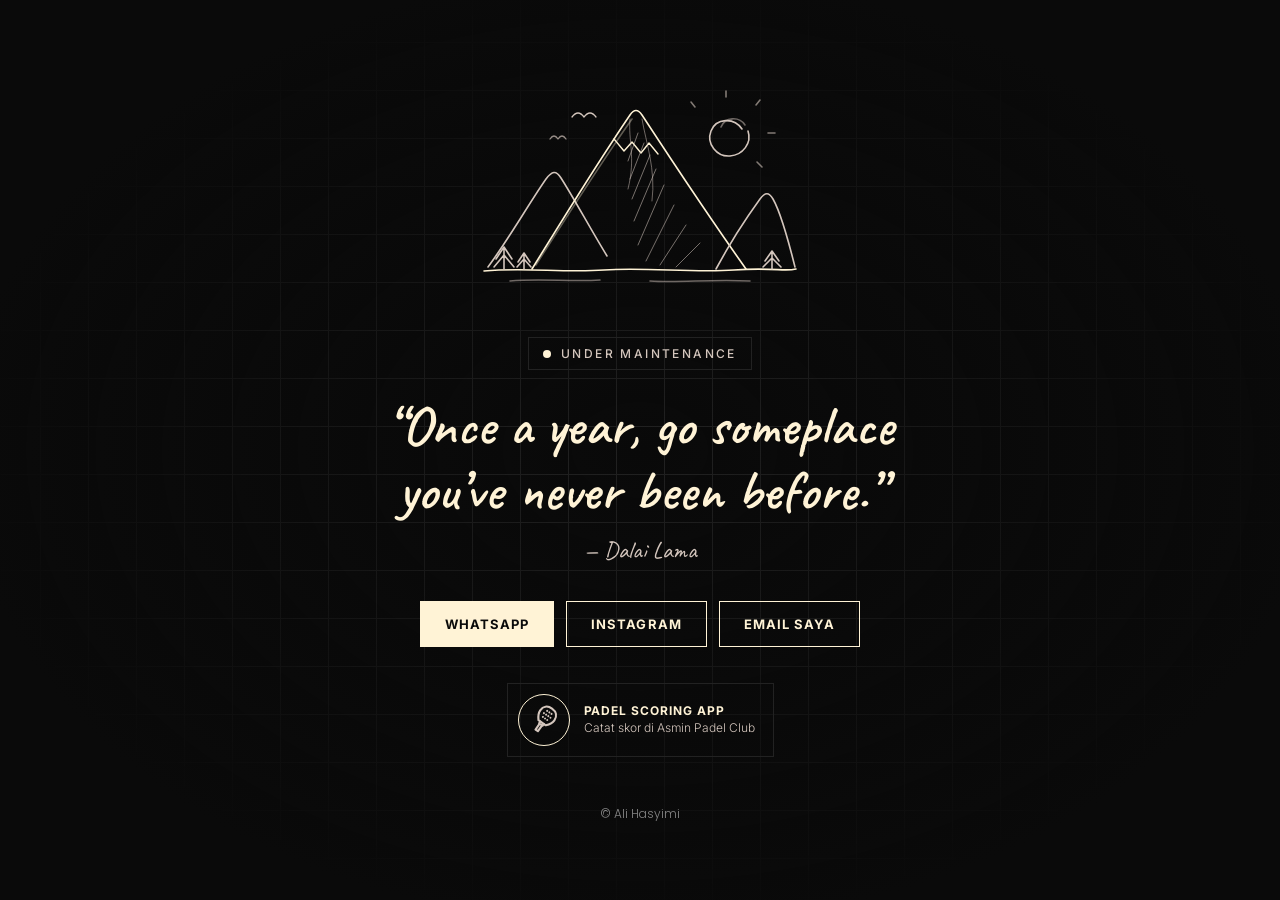
==== commit 063328ed: "Add Padel Scoring App link, racket icon, and Instagram button Co-Authored-By: Claude Sonnet 5.5 <nor" ====
--- a/index.html
+++ b/index.html
@@ -83,6 +83,20 @@
     .btn:hover, .btn:focus-visible { background: var(--cream); color: var(--bg); outline: none; }
     .btn.solid { background: var(--cream); color: var(--bg); }
     .btn.solid:hover, .btn.solid:focus-visible { background: transparent; color: var(--cream); }
+    .padel {
+      display: inline-flex; align-items: center; gap: 14px;
+      margin-top: 36px; padding: 10px 18px 10px 10px;
+      border: 1px solid var(--border); color: var(--sand); text-decoration: none;
+      text-align: left; transition: border-color .3s ease, color .3s ease;
+    }
+    .padel:hover, .padel:focus-visible { border-color: var(--cream); color: var(--cream); outline: none; }
+    .padel__icon {
+      width: 52px; height: 52px; flex: none; display: grid; place-items: center;
+      border: 1px solid var(--cream); border-radius: 50%;
+    }
+    .padel__icon svg { width: 32px; height: 32px; }
+    .padel__text { font-family: 'Inter', sans-serif; font-size: 12px; line-height: 1.4; }
+    .padel__text strong { display: block; font-weight: 700; letter-spacing: .08em; text-transform: uppercase; color: var(--cream); }
     footer { margin-top: 48px; font-size: 12px; color: var(--muted); }
     @media (prefers-reduced-motion: reduce) {
       .draw { animation: none; stroke-dashoffset: 0; }
@@ -138,8 +152,16 @@
 
     <div class="links">
       <a class="btn solid" href="https://wa.me/6281210701590" target="_blank" rel="noopener">WhatsApp</a>
+      <a class="btn" href="https://www.instagram.com/alihasyimii/" target="_blank" rel="noopener">Instagram</a>
       <a class="btn" href="mailto:aliihasyimii@gmail.com">Email Saya</a>
     </div>
+
+    <a class="padel" href="https://asminpadel.alihasyimi.com" target="_blank" rel="noopener" aria-label="Buka Padel Scoring App">
+      <span class="padel__icon">
+        <svg viewBox="0 0 24 24" fill="none" stroke="currentColor" stroke-width="1.6" stroke-linecap="round" stroke-linejoin="round" aria-hidden="true"><g transform="rotate(35 12 12)"><path d="M12 1.5c4 0 6.5 2.5 6.5 6.2 0 3.2-1.8 5.2-3.2 6.8H8.7C7.3 12.9 5.5 10.9 5.5 7.7 5.5 4 8 1.5 12 1.5z"/><path d="M10.4 14.5v1.6h3.2v-1.6M10.9 16.1v5.4h2.2v-5.4"/><circle cx="10" cy="5" r=".75" fill="currentColor" stroke="none"/><circle cx="12" cy="5" r=".75" fill="currentColor" stroke="none"/><circle cx="14" cy="5" r=".75" fill="currentColor" stroke="none"/><circle cx="9" cy="7.8" r=".75" fill="currentColor" stroke="none"/><circle cx="11" cy="7.8" r=".75" fill="currentColor" stroke="none"/><circle cx="13" cy="7.8" r=".75" fill="currentColor" stroke="none"/><circle cx="15" cy="7.8" r=".75" fill="currentColor" stroke="none"/><circle cx="10" cy="10.6" r=".75" fill="currentColor" stroke="none"/><circle cx="12" cy="10.6" r=".75" fill="currentColor" stroke="none"/><circle cx="14" cy="10.6" r=".75" fill="currentColor" stroke="none"/></g></svg>
+      </span>
+      <span class="padel__text"><strong>Padel Scoring App</strong>Catat skor di Asmin Padel Club</span>
+    </a>
 
     <footer>&copy; Ali Hasyimi</footer>
   </main>
